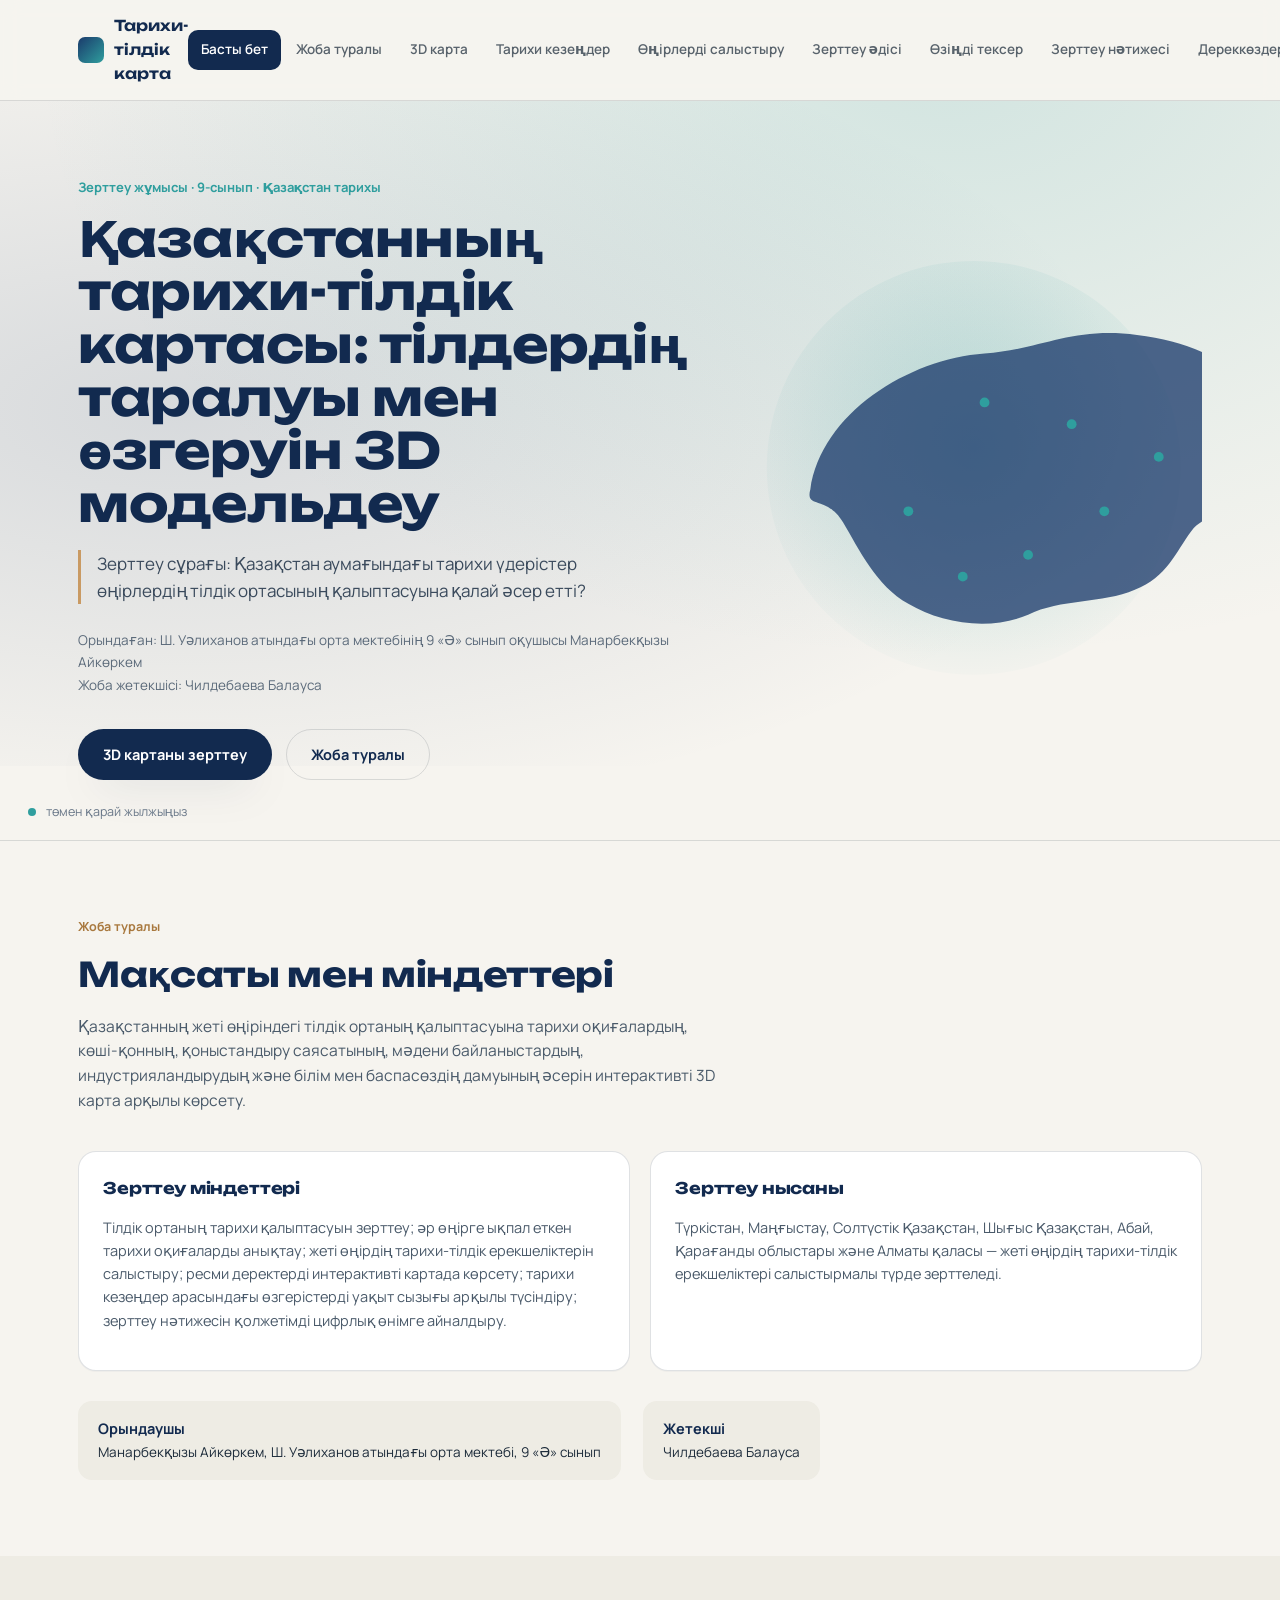
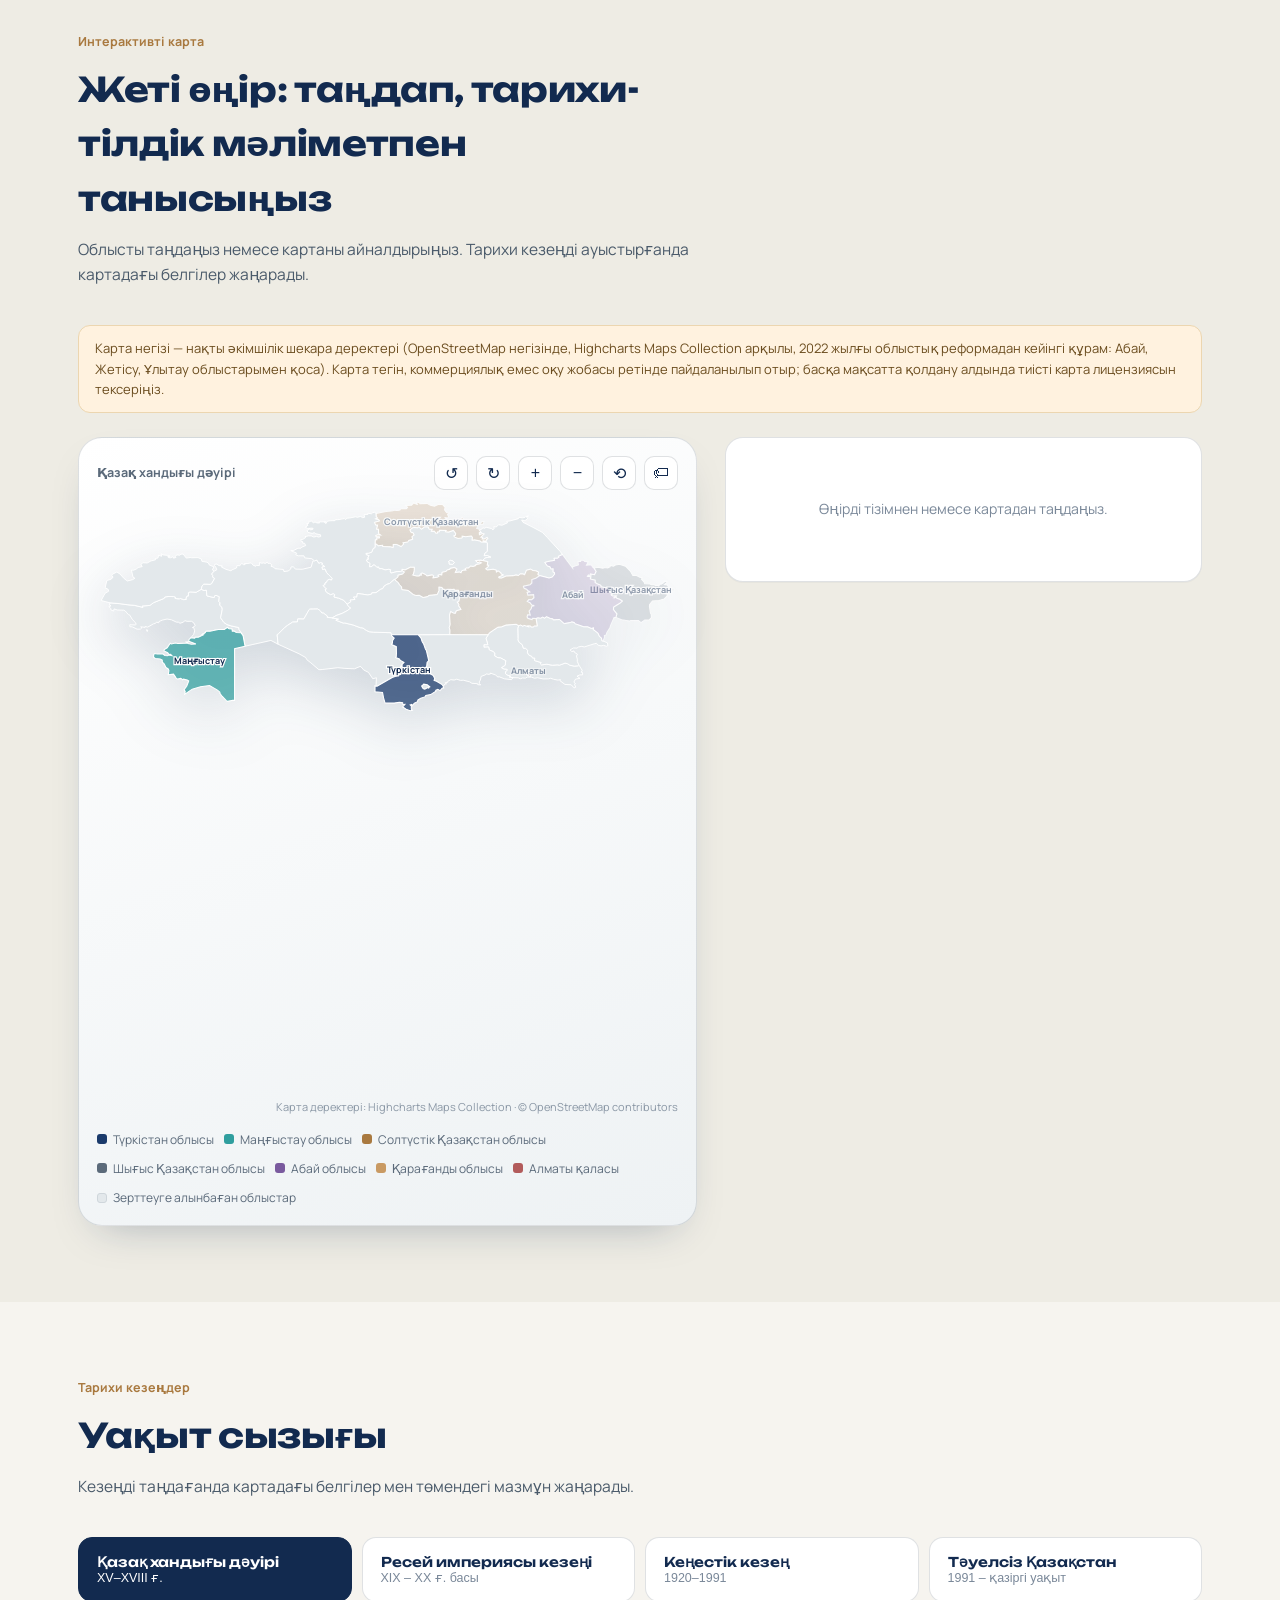
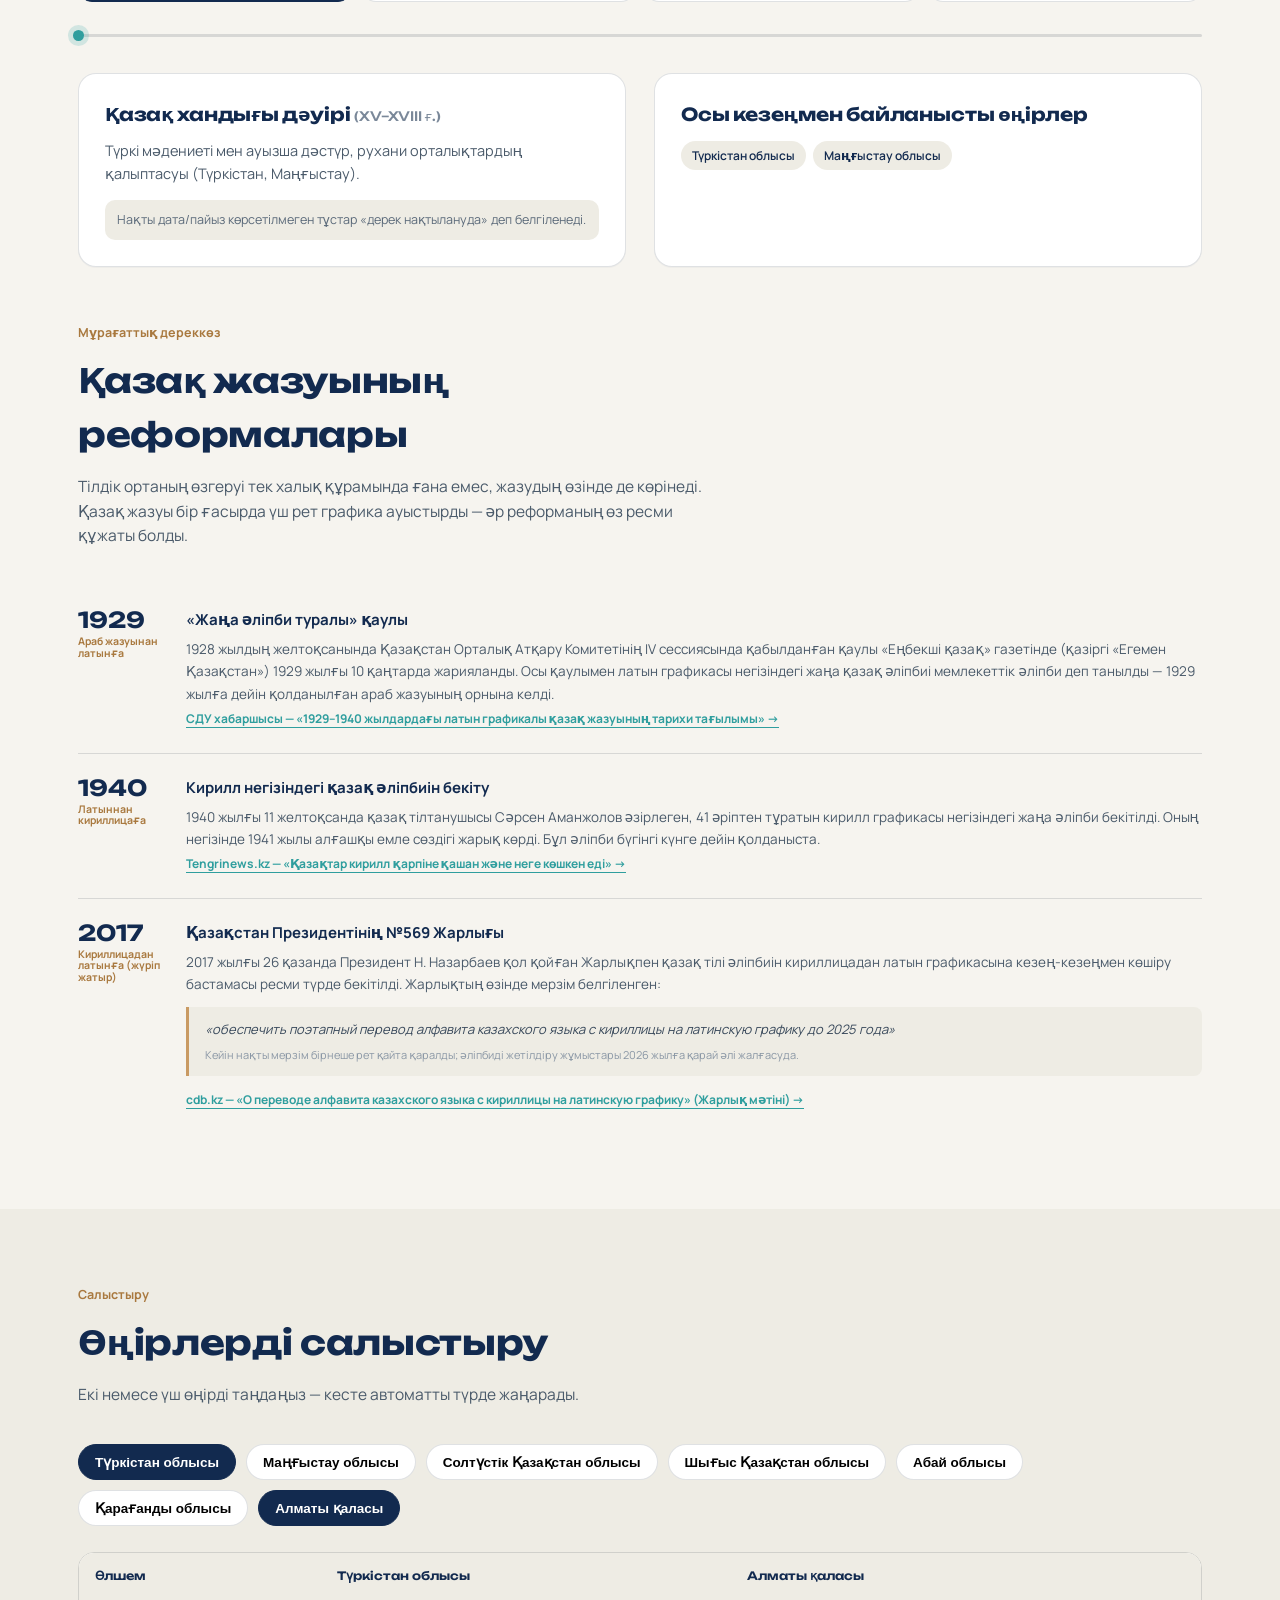
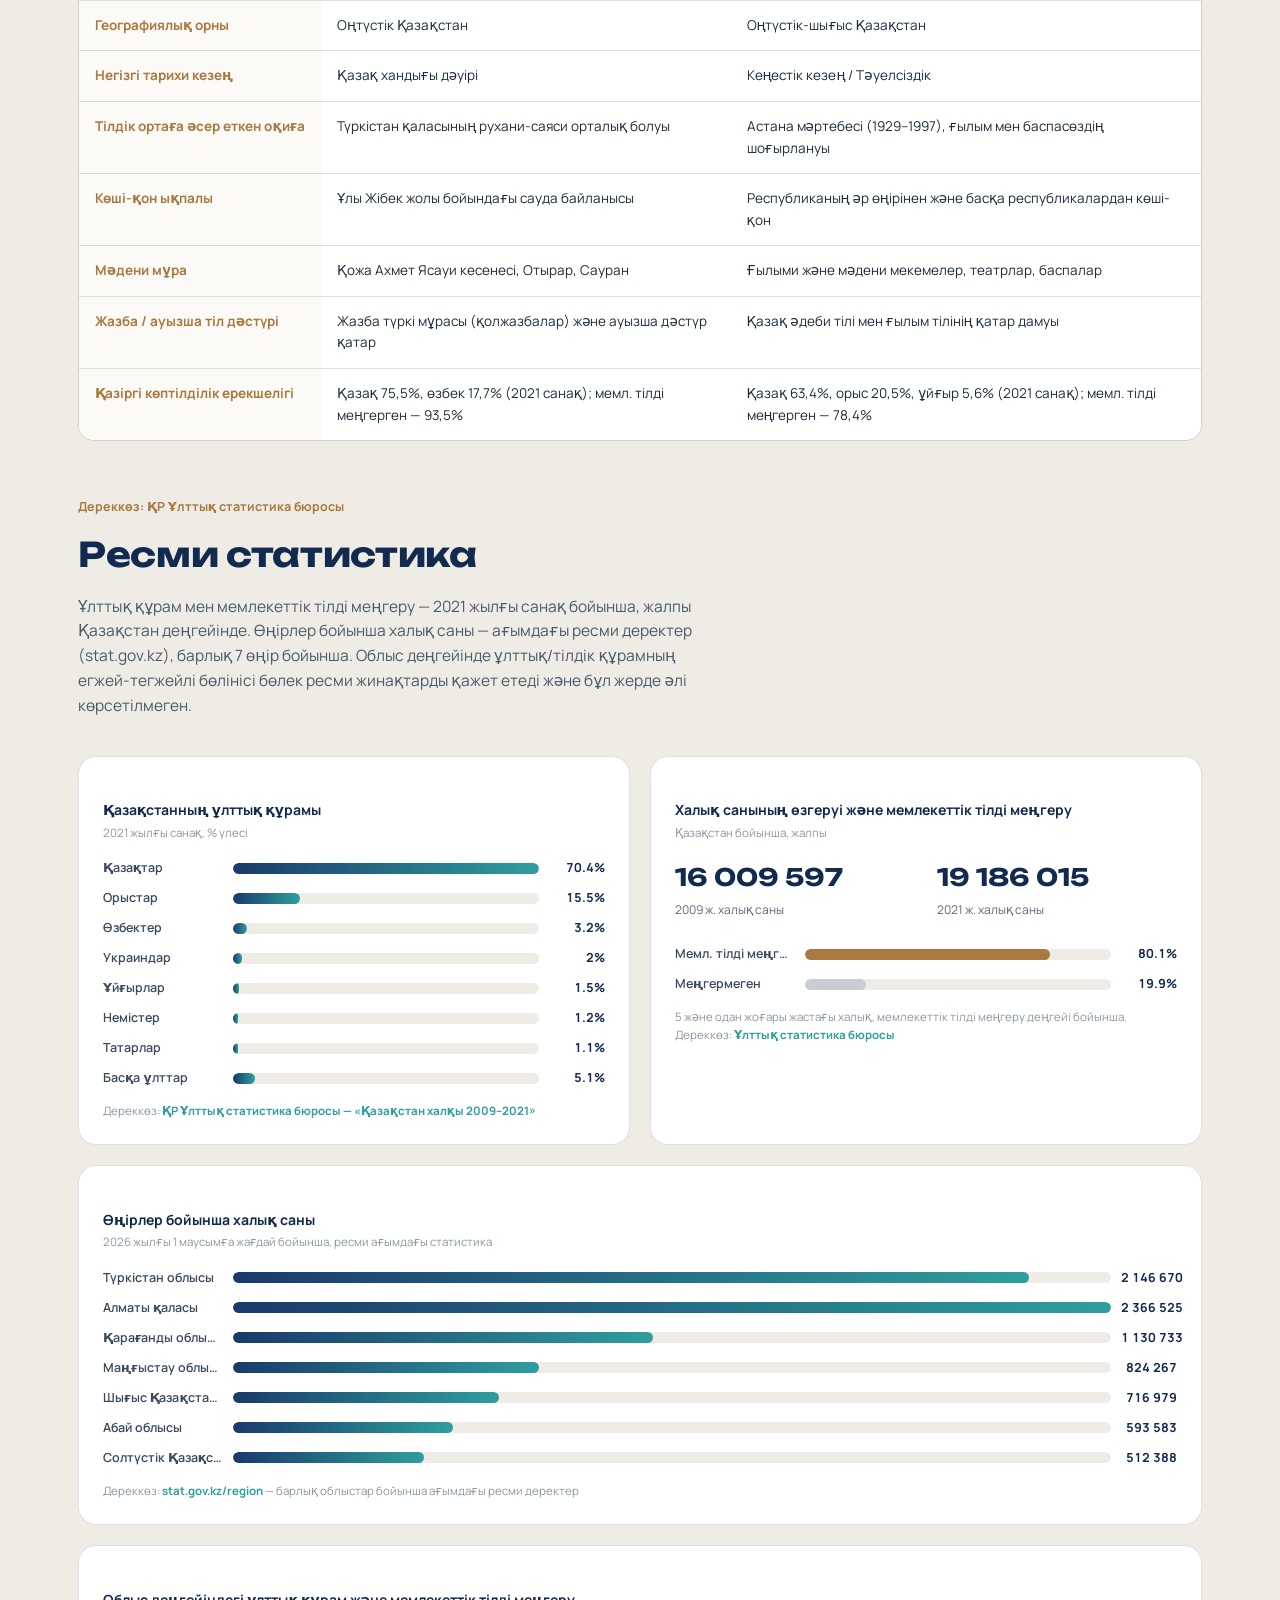
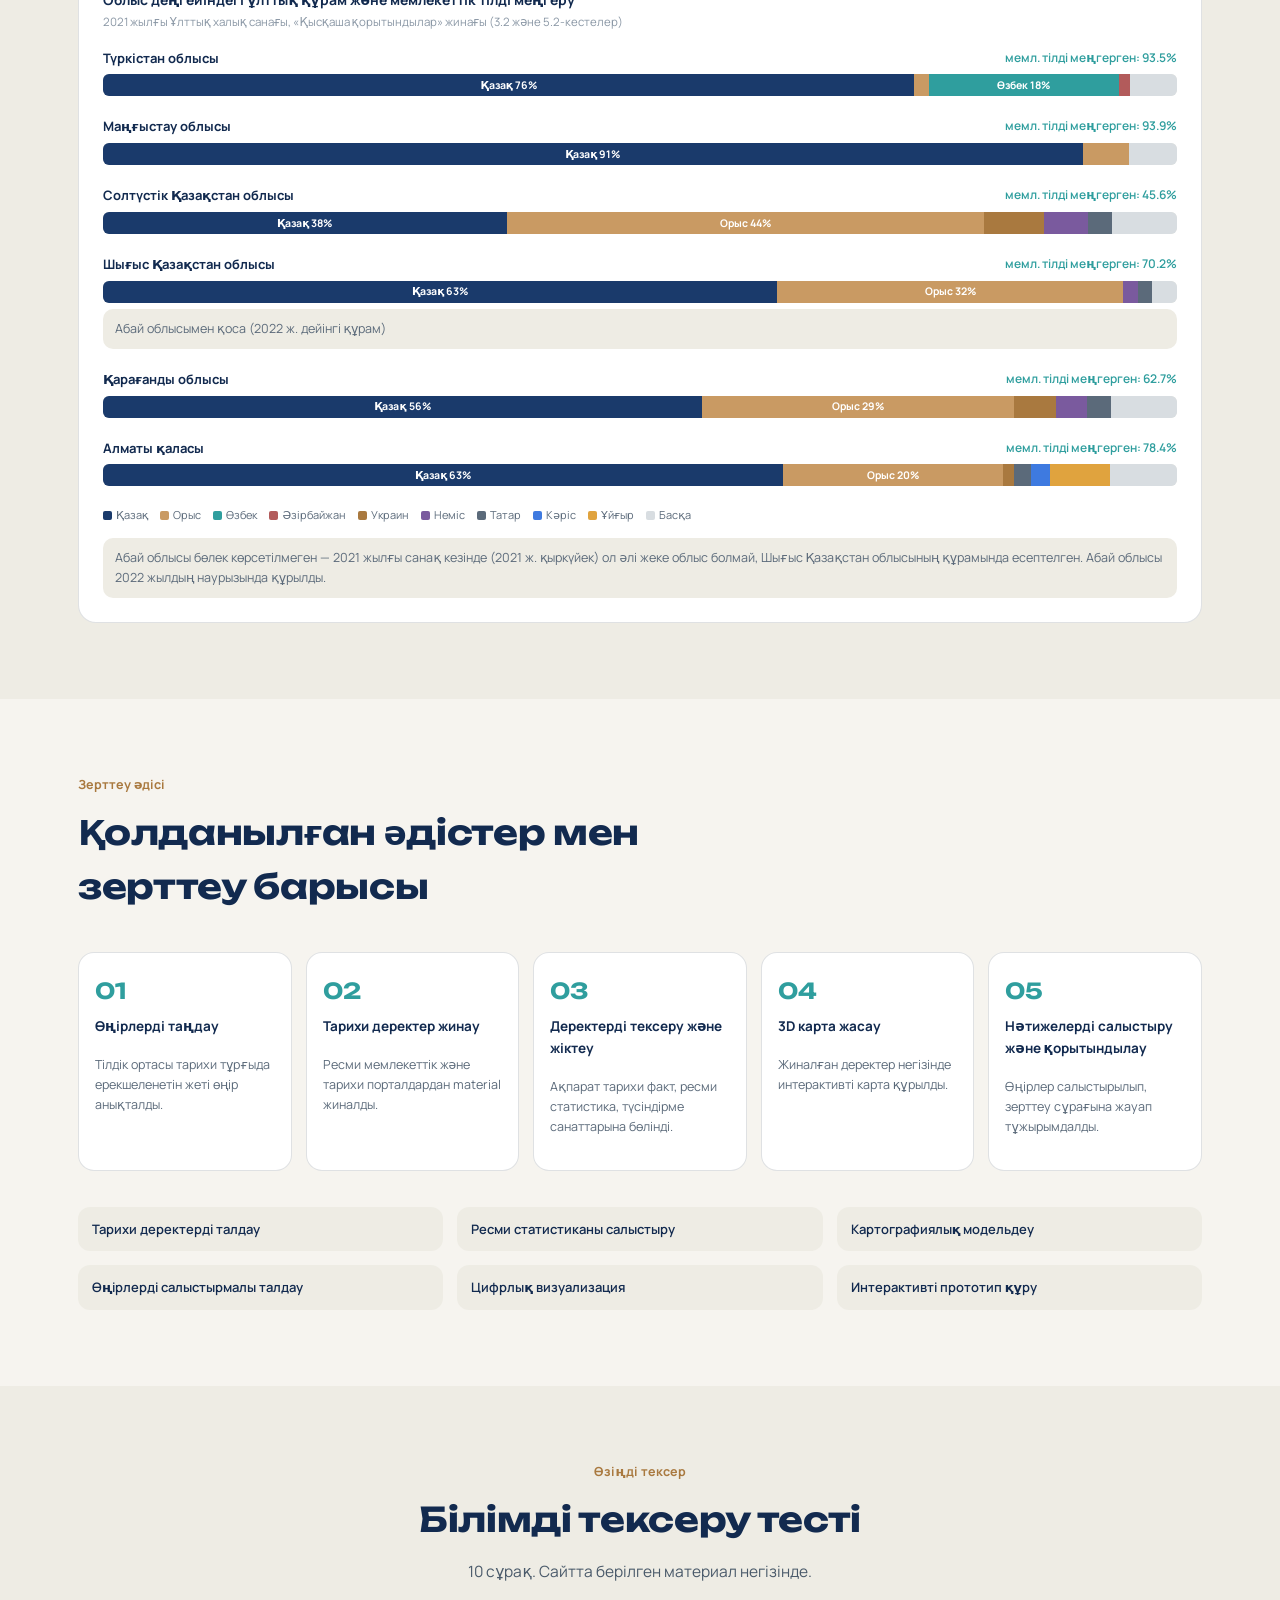
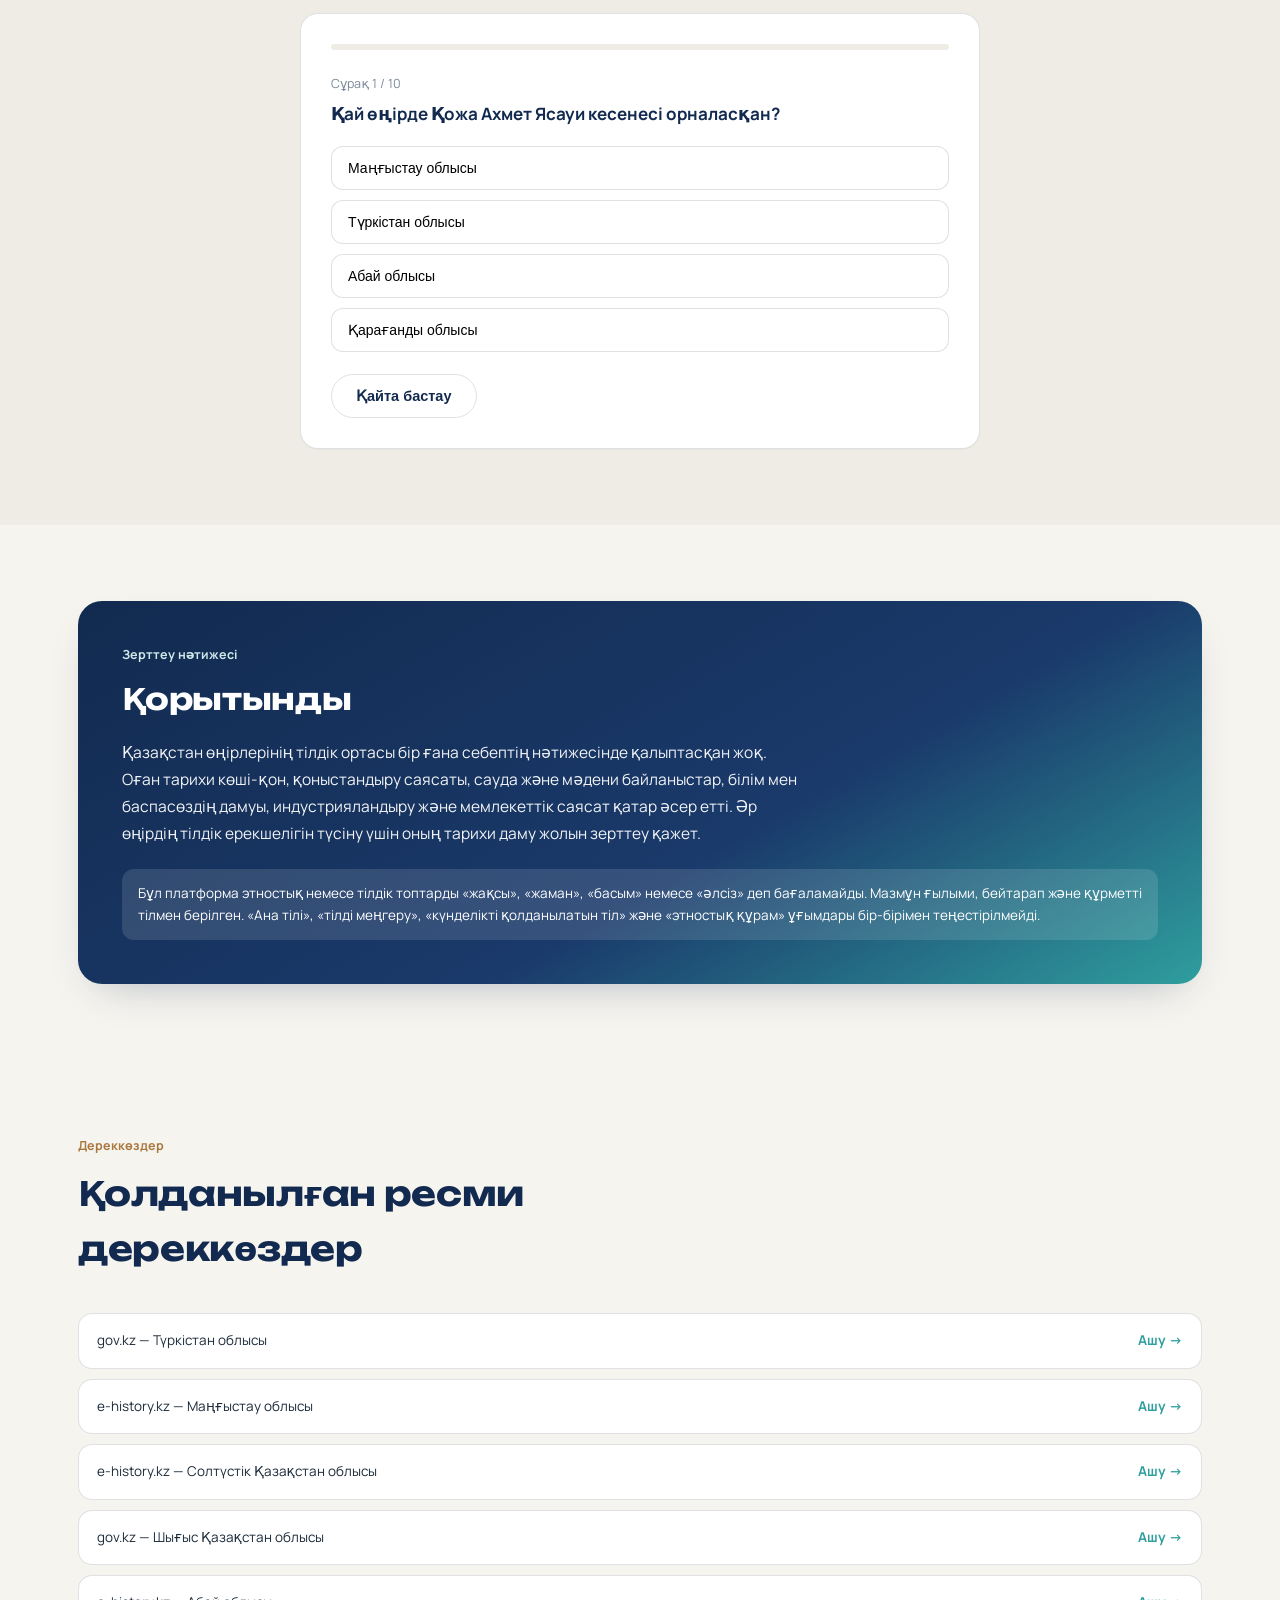
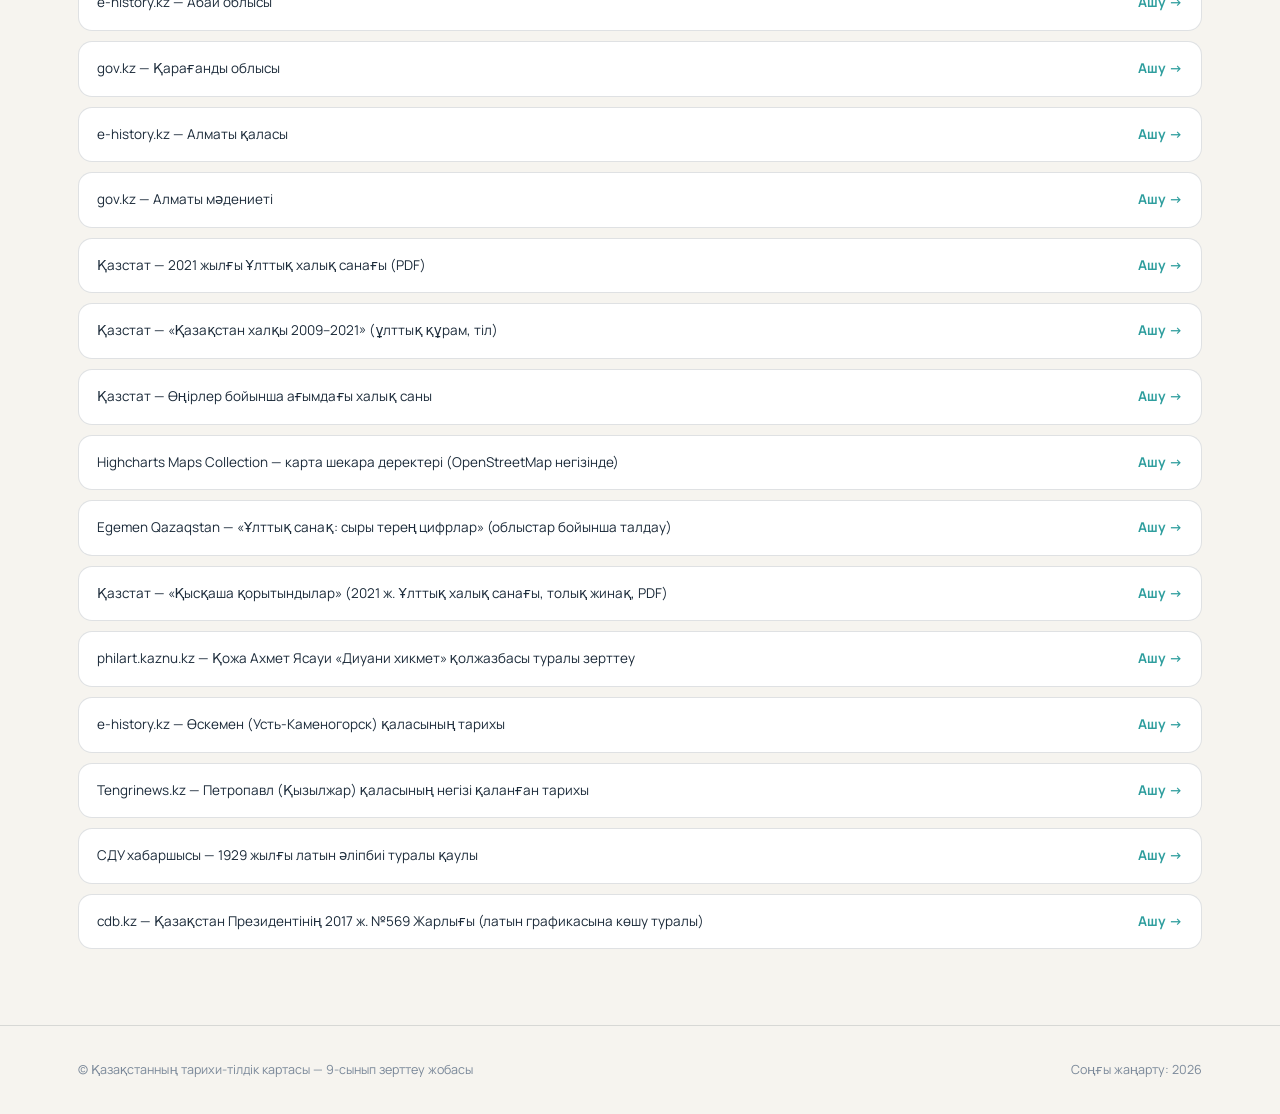
==== index.html @ dd2225dc "Add files via upload" ====
<!DOCTYPE html>
<html lang="kk">
<head>
<meta charset="UTF-8">
<meta name="viewport" content="width=device-width, initial-scale=1.0">
<title>Қазақстанның тарихи-тілдік картасы</title>
<meta name="description" content="Қазақстан аумағындағы тарихи үдерістердің өңірлердің тілдік ортасына әсерін зерттейтін интерактивті ғылыми платформа. 9-сынып зерттеу жұмысы.">
<meta property="og:title" content="Қазақстанның тарихи-тілдік картасы">
<meta property="og:description" content="Тілдердің таралуы мен өзгеруін 3D модельдеу — интерактивті зерттеу платформасы">
<link rel="preconnect" href="https://fonts.googleapis.com">
<link rel="preconnect" href="https://fonts.gstatic.com" crossorigin>
<link href="https://fonts.googleapis.com/css2?family=Unbounded:wght@400;500;600;700;800&family=Manrope:wght@400;500;600;700;800&display=swap" rel="stylesheet">
<style>
:root{
  --ink:#1c2b3a;
  --paper:#f6f4ef;
  --paper-2:#eeece4;
  --sapphire:#1a3a6b;
  --sapphire-deep:#122a4f;
  --turquoise:#2f9e9e;
  --bronze:#a9793f;
  --bronze-soft:#c99a63;
  --line:rgba(28,43,58,.14);
  --shadow:0 18px 44px -22px rgba(18,42,79,.35);
  --radius:18px;
  --maxw:1180px;
}
*{box-sizing:border-box}
html{scroll-behavior:smooth}
@media (prefers-reduced-motion: reduce){
  html{scroll-behavior:auto}
  *{animation-duration:0.001ms !important; animation-iteration-count:1 !important; transition-duration:0.001ms !important;}
}
body{
  margin:0;
  background:var(--paper);
  color:var(--ink);
  font-family:'Manrope',system-ui,sans-serif;
  line-height:1.6;
  -webkit-font-smoothing:antialiased;
}
h1,h2,h3,.display{font-family:'Unbounded',system-ui,sans-serif;letter-spacing:-.01em;margin:0}
a{color:inherit}
img{max-width:100%;display:block}
.wrap{max-width:var(--maxw);margin:0 auto;padding:0 28px}
:focus-visible{outline:3px solid var(--turquoise);outline-offset:3px;border-radius:4px}
.skip-link{position:absolute;left:-999px;top:0;background:var(--sapphire);color:#fff;padding:12px 18px;border-radius:0 0 10px 0;z-index:200}
.skip-link:focus{left:0}

/* ---------- NAV ---------- */
header.site-nav{
  position:sticky;top:0;z-index:100;
  background:rgba(246,244,239,.9);
  backdrop-filter:blur(10px);
  border-bottom:1px solid var(--line);
}
.nav-inner{display:flex;align-items:center;justify-content:space-between;padding:14px 28px;max-width:var(--maxw);margin:0 auto}
.brand{display:flex;align-items:center;gap:10px;font-family:'Unbounded';font-size:15px;font-weight:600;color:var(--sapphire-deep)}
.brand-mark{width:26px;height:26px;border-radius:7px;background:linear-gradient(135deg,var(--sapphire),var(--turquoise));flex:none}
nav.links{display:flex;gap:2px;list-style:none;margin:0;padding:0}
nav.links a{
  display:block;padding:9px 13px;border-radius:10px;font-size:13.5px;font-weight:600;text-decoration:none;color:var(--ink);opacity:.72;
  transition:opacity .15s, background .15s;white-space:nowrap;
}
nav.links a:hover{opacity:1;background:var(--paper-2)}
nav.links a.active{opacity:1;background:var(--sapphire-deep);color:#fff}
.menu-btn{display:none;background:none;border:1px solid var(--line);border-radius:10px;padding:8px 10px;cursor:pointer}
.menu-btn svg{width:20px;height:20px}
@media (max-width:980px){
  nav.links{
    position:fixed;inset:60px 0 0 0;background:var(--paper);flex-direction:column;padding:18px;gap:4px;
    transform:translateY(-8px);opacity:0;pointer-events:none;transition:.2s;overflow:auto;
  }
  nav.links.open{transform:translateY(0);opacity:1;pointer-events:auto}
  nav.links a{padding:14px 16px;font-size:15px}
  .menu-btn{display:block}
}

/* ---------- HERO ---------- */
.hero{position:relative;overflow:hidden;padding:76px 0 60px;border-bottom:1px solid var(--line)}
.hero::before{
  content:"";position:absolute;inset:-30% -10% auto -10%;height:120%;
  background:radial-gradient(ellipse at 70% 20%, rgba(47,158,158,.18), transparent 60%),
             radial-gradient(ellipse at 20% 60%, rgba(26,58,107,.14), transparent 55%);
  pointer-events:none;
}
.hero-inner{position:relative;display:grid;grid-template-columns:1.15fr .85fr;gap:48px;align-items:center}
@media (max-width:900px){.hero-inner{grid-template-columns:1fr}}
.eyebrow-line{font-size:13px;color:var(--turquoise);font-weight:700;margin-bottom:14px}
.hero h1{font-size:clamp(30px,4.4vw,50px);line-height:1.06;color:var(--sapphire-deep)}
.hero .question{margin-top:20px;font-size:17px;max-width:52ch;color:#3a4a5c;border-left:3px solid var(--bronze-soft);padding-left:16px}
.meta-box{margin-top:26px;font-size:13.5px;color:#5b6a7a;display:flex;flex-direction:column;gap:2px}
.cta-row{margin-top:32px;display:flex;gap:14px;flex-wrap:wrap}
.btn{
  display:inline-flex;align-items:center;gap:8px;padding:13px 24px;border-radius:999px;font-weight:700;font-size:14.5px;
  text-decoration:none;cursor:pointer;border:1px solid transparent;transition:transform .15s, box-shadow .15s;
}
.btn:hover{transform:translateY(-2px)}
.btn-primary{background:var(--sapphire-deep);color:#fff;box-shadow:var(--shadow)}
.btn-ghost{background:transparent;border-color:var(--line);color:var(--sapphire-deep)}
.hero-art{position:relative;aspect-ratio:1/1;display:flex;align-items:center;justify-content:center}
.scroll-cue{position:absolute;left:28px;bottom:18px;display:flex;align-items:center;gap:10px;font-size:12.5px;color:#6a7889}
.scroll-cue .dot{width:8px;height:8px;border-radius:50%;background:var(--turquoise);animation:bob 1.8s ease-in-out infinite}
@keyframes bob{0%,100%{transform:translateY(0)}50%{transform:translateY(6px)}}

/* ---------- SECTIONS shared ---------- */
section{padding:76px 0}
.section-head{max-width:64ch;margin-bottom:38px}
.section-tag{font-size:12.5px;font-weight:700;color:var(--bronze);margin-bottom:10px}
.section-head h2{font-size:clamp(24px,3vw,34px);color:var(--sapphire-deep)}
.section-head p{margin-top:12px;color:#4a5a6a;font-size:15.5px}
.card{
  background:#fff;border:1px solid var(--line);border-radius:var(--radius);
  box-shadow:0 1px 0 rgba(18,42,79,.03);
}

/* ---------- ABOUT ---------- */
.about-grid{display:grid;grid-template-columns:1fr 1fr;gap:20px}
@media (max-width:760px){.about-grid{grid-template-columns:1fr}}
.about-grid .card{padding:24px}
.about-grid h3{font-size:16px;color:var(--sapphire-deep);margin-bottom:8px}
.about-grid p{font-size:14.5px;color:#4a5a6a}
.people{display:flex;gap:22px;margin-top:30px;flex-wrap:wrap}
.people div{background:var(--paper-2);border-radius:14px;padding:16px 20px;font-size:13.5px}
.people b{display:block;font-size:14.5px;color:var(--sapphire-deep);margin-bottom:2px}

/* ---------- MAP ---------- */
.map-note{background:#fff2df;border:1px solid #ecd6b0;color:#6b4d1f;font-size:13px;padding:12px 16px;border-radius:12px;margin-bottom:24px}
.map-layout{display:grid;grid-template-columns:1.3fr 1fr;gap:28px;align-items:start}
@media (max-width:900px){.map-layout{grid-template-columns:1fr}}
.map-stage{
  position:relative;background:linear-gradient(160deg,#fff,#eef2f4);
  border:1px solid var(--line);border-radius:24px;padding:18px;
  box-shadow:var(--shadow);
}
.map-toolbar{display:flex;justify-content:space-between;align-items:center;margin-bottom:8px;gap:10px;flex-wrap:wrap}
.map-toolbar .tools{display:flex;gap:8px}
.tool-btn{
  border:1px solid var(--line);background:#fff;border-radius:10px;width:34px;height:34px;
  display:flex;align-items:center;justify-content:center;cursor:pointer;font-size:16px;color:var(--sapphire-deep);
}
.tool-btn:hover{background:var(--paper-2)}
#kzsvg-wrap{
  transition:transform .5s ease;
  touch-action:pan-y;
}
svg#kzsvg{width:100%;height:auto;display:block;filter:drop-shadow(0 20px 30px rgba(18,42,79,.18))}
.oblast-path{fill:#e3e8eb;stroke:#fff;stroke-width:1.1;transition:fill .3s}
.region-hot{cursor:pointer;transition:transform .4s ease, filter .3s;transform-origin:center;transform-box:fill-box;}
.region-hot path{stroke:#fff;stroke-width:1.3;transition:fill .3s}
.region-hot:hover, .region-hot.active{filter:drop-shadow(0 10px 14px rgba(18,42,79,.4))}
.region-hot.active{transform:translateY(-5px) scale(1.015)}
.region-label{font-family:'Manrope';font-weight:700;font-size:11px;fill:var(--sapphire-deep);pointer-events:none;paint-order:stroke;stroke:#fff;stroke-width:3px}
.region-dot{transition:r .25s}
.pulse{animation:pulse 2.6s ease-in-out infinite}
@keyframes pulse{0%,100%{opacity:.55}50%{opacity:1}}
.map-credit{font-size:11px;color:#8a97a5;margin-top:6px;text-align:right}
.legend{display:flex;flex-wrap:wrap;gap:10px;margin-top:14px}
.legend span{display:inline-flex;align-items:center;gap:6px;font-size:12px;color:#5b6a7a}
.legend i{width:10px;height:10px;border-radius:3px;display:inline-block}

.region-panel{position:sticky;top:96px}
.region-panel .card{padding:0;overflow:hidden}
.rp-header{padding:22px 24px 16px;color:#fff;position:relative}
.rp-header h3{font-size:20px}
.rp-header .rp-sub{font-size:12.5px;opacity:.85;margin-top:4px}
.rp-body{padding:20px 24px 24px;font-size:14px;color:#3a4a5c}
.rp-body h4{font-size:12.5px;text-transform:none;letter-spacing:0;color:var(--bronze);margin:18px 0 6px;font-weight:700}
.rp-body h4:first-child{margin-top:0}
.chip-row{display:flex;gap:7px;flex-wrap:wrap;margin-top:6px}
.chip{background:var(--paper-2);border-radius:999px;padding:5px 11px;font-size:12px;color:var(--sapphire-deep);font-weight:600}
.rp-source{display:inline-block;margin-top:14px;font-size:13px;font-weight:700;color:var(--turquoise);text-decoration:none;border-bottom:1px solid currentColor}
.rp-empty{padding:60px 24px;text-align:center;color:#7a8899;font-size:14px}
.rp-nav{display:flex;justify-content:space-between;padding:14px 24px;border-top:1px solid var(--line)}
.rp-nav button{background:none;border:none;font-weight:700;font-size:13px;color:var(--sapphire-deep);cursor:pointer;display:flex;gap:6px;align-items:center}

/* ---------- TIMELINE ---------- */
.periods{display:flex;gap:10px;margin-bottom:32px;flex-wrap:wrap}
.period-btn{
  flex:1;min-width:150px;text-align:left;padding:16px 18px;border-radius:14px;border:1px solid var(--line);
  background:#fff;cursor:pointer;transition:.2s;
}
.period-btn b{display:block;font-size:14.5px;color:var(--sapphire-deep);font-family:'Unbounded';font-weight:600;font-size:13.5px}
.period-btn span{font-size:12.5px;color:#7a8899}
.period-btn.active{background:var(--sapphire-deep);border-color:var(--sapphire-deep)}
.period-btn.active b,.period-btn.active span{color:#fff}
.period-track{position:relative;height:3px;background:var(--line);border-radius:2px;margin-bottom:36px}
.period-indicator{position:absolute;top:-4px;height:11px;width:11px;border-radius:50%;background:var(--turquoise);transition:left .4s ease;box-shadow:0 0 0 5px rgba(47,158,158,.18)}
.period-content{display:grid;grid-template-columns:1fr 1fr;gap:28px}
@media (max-width:800px){.period-content{grid-template-columns:1fr}}
.period-content .card{padding:26px}
.fact-note{font-size:12.5px;background:var(--paper-2);border-radius:10px;padding:10px 12px;color:#5b6a7a;margin-top:14px}

/* ---------- ARCHIVAL DOCUMENT ---------- */
.archive-item{
  display:grid;grid-template-columns:90px 1fr;gap:18px;
  padding:22px 0;border-top:1px solid var(--line);
}
.archive-item:first-child{border-top:none}
.archive-year{font-family:'Unbounded';font-size:22px;font-weight:700;color:var(--sapphire-deep);line-height:1.1}
.archive-year span{display:block;font-family:'Manrope';font-size:10.5px;font-weight:700;color:var(--bronze);text-transform:none;margin-top:4px}
.archive-title{font-size:15px;font-weight:700;color:var(--sapphire-deep);margin-bottom:6px}
.archive-desc{font-size:13.5px;color:#4a5a6a;line-height:1.65}
.archive-quote{
  margin:12px 0 10px;padding:12px 16px;border-left:3px solid var(--bronze-soft);
  background:var(--paper-2);border-radius:0 8px 8px 0;
  font-style:italic;font-size:13px;color:#3a4a5c;
}
.archive-quote cite{display:block;margin-top:6px;font-style:normal;font-size:11px;color:#8a97a5}
.archive-source{font-size:12px;font-weight:700;color:var(--turquoise);text-decoration:none;border-bottom:1px solid currentColor}

/* ---------- COMPARE ---------- */
.compare-picker{display:flex;gap:10px;flex-wrap:wrap;margin-bottom:26px}
.pick-chip{
  border:1px solid var(--line);background:#fff;border-radius:999px;padding:9px 16px;font-size:13.5px;font-weight:600;cursor:pointer;
  transition:.2s;
}
.pick-chip.on{background:var(--sapphire-deep);color:#fff;border-color:var(--sapphire-deep)}
.pick-chip[disabled]{opacity:.35;cursor:not-allowed}
.compare-table-wrap{overflow-x:auto;border-radius:16px;border:1px solid var(--line)}
table.compare{border-collapse:collapse;width:100%;font-size:13.5px;background:#fff}
table.compare th,table.compare td{padding:14px 16px;text-align:left;border-bottom:1px solid var(--line);vertical-align:top}
table.compare th{background:var(--paper-2);font-family:'Unbounded';font-size:11.5px;font-weight:600;color:var(--sapphire-deep);white-space:nowrap}
table.compare td.crit{font-weight:700;color:var(--bronze);white-space:nowrap;background:#fbfaf7}
table.compare tr:last-child td{border-bottom:none}

/* ---------- STATS / CHARTS ---------- */
.stats-grid{display:grid;grid-template-columns:1fr 1fr;gap:20px;margin-top:8px}
@media (max-width:800px){.stats-grid{grid-template-columns:1fr}}
.stat-card{background:#fff;border:1px solid var(--line);border-radius:var(--radius);padding:24px}
.stat-card h4{font-size:14px;color:var(--sapphire-deep);margin-bottom:2px}
.stat-card .stat-meta{font-size:11.5px;color:#8a97a5;margin-bottom:16px}
.bar-row{display:grid;grid-template-columns:120px 1fr 56px;align-items:center;gap:10px;margin-bottom:10px;font-size:12.5px}
.bar-row .bar-label{color:#3a4a5c;font-weight:600;white-space:nowrap;overflow:hidden;text-overflow:ellipsis}
.bar-track{height:11px;background:var(--paper-2);border-radius:6px;overflow:hidden}
.bar-fill{height:100%;border-radius:6px;transition:width 1s cubic-bezier(.2,.8,.2,1)}
.bar-fill.pending{background:repeating-linear-gradient(45deg,#e5cfa9,#e5cfa9 6px,#f2e4cb 6px,#f2e4cb 12px)}
.bar-val{text-align:right;font-weight:700;color:var(--sapphire-deep);font-variant-numeric:tabular-nums}
.bar-val.pending{color:var(--bronze);font-weight:600;font-size:11px}
.stat-source{margin-top:14px;font-size:11.5px;color:#8a97a5}
.stat-source a{color:var(--turquoise);font-weight:700;text-decoration:none}
.big-stat-row{display:flex;gap:22px;flex-wrap:wrap;margin-top:4px}
.big-stat{flex:1;min-width:130px}
.big-stat b{display:block;font-family:'Unbounded';font-size:24px;color:var(--sapphire-deep)}
.big-stat span{font-size:12px;color:#5b6a7a}

.ethnic-row{margin-bottom:20px}
.ethnic-row .er-label{font-size:13px;font-weight:700;color:var(--sapphire-deep);margin-bottom:6px;display:flex;justify-content:space-between}
.ethnic-row .er-lang{font-weight:600;color:var(--turquoise);font-size:12px}
.ethnic-stack{display:flex;height:22px;border-radius:6px;overflow:hidden;background:var(--paper-2)}
.ethnic-stack span{display:flex;align-items:center;justify-content:center;font-size:10.5px;color:#fff;font-weight:700;white-space:nowrap;overflow:hidden;transition:width 1s cubic-bezier(.2,.8,.2,1)}
.ethnic-legend2{display:flex;gap:12px;flex-wrap:wrap;margin-top:6px;font-size:11px;color:#5b6a7a}
.ethnic-legend2 i{width:9px;height:9px;border-radius:2px;display:inline-block;margin-right:4px;vertical-align:-1px}

/* ---------- METHOD ---------- */
.method-steps{display:grid;grid-template-columns:repeat(5,1fr);gap:14px}
@media (max-width:900px){.method-steps{grid-template-columns:repeat(2,1fr)}}
@media (max-width:520px){.method-steps{grid-template-columns:1fr}}
.method-step{background:#fff;border:1px solid var(--line);border-radius:16px;padding:20px 16px;text-align:left}
.method-step .num{font-family:'Unbounded';font-size:22px;color:var(--turquoise);font-weight:700}
.method-step h4{font-size:13.5px;margin-top:8px;color:var(--sapphire-deep)}
.method-step p{font-size:12.5px;color:#5b6a7a;margin-top:6px}
.method-list{margin-top:36px;display:grid;grid-template-columns:repeat(3,1fr);gap:14px}
@media (max-width:760px){.method-list{grid-template-columns:1fr 1fr}}
.method-list div{background:var(--paper-2);border-radius:12px;padding:12px 14px;font-size:13px;font-weight:600;color:var(--sapphire-deep)}

/* ---------- QUIZ ---------- */
.quiz-card{max-width:680px;margin:0 auto;padding:30px}
.quiz-progress{height:6px;border-radius:4px;background:var(--paper-2);overflow:hidden;margin-bottom:24px}
.quiz-progress i{display:block;height:100%;background:linear-gradient(90deg,var(--sapphire),var(--turquoise));transition:width .3s}
.q-count{font-size:12.5px;color:#7a8899;margin-bottom:6px}
.q-text{font-size:17px;font-weight:700;color:var(--sapphire-deep);margin-bottom:18px}
.q-opts{display:flex;flex-direction:column;gap:10px}
.q-opt{
  text-align:left;border:1px solid var(--line);background:#fff;border-radius:12px;padding:13px 16px;font-size:14px;cursor:pointer;
  transition:.15s;
}
.q-opt:hover{border-color:var(--turquoise)}
.q-opt.correct{background:#e7f5ee;border-color:#4caf7d;color:#1e5b3c}
.q-opt.wrong{background:#fbeaea;border-color:#e07b7b;color:#8a2f2f}
.q-explain{margin-top:14px;font-size:13.5px;background:var(--paper-2);padding:12px 14px;border-radius:10px;display:none}
.quiz-actions{display:flex;justify-content:space-between;margin-top:22px}
.quiz-result{text-align:center;padding:20px 0}
.quiz-result .score{font-family:'Unbounded';font-size:44px;color:var(--sapphire-deep)}
.quiz-result-actions{display:flex;gap:10px;justify-content:center;margin-top:18px;flex-wrap:wrap}

/* ---------- RESULTS ---------- */
.results-card{background:linear-gradient(150deg,var(--sapphire-deep),var(--sapphire) 60%,var(--turquoise));color:#fff;border-radius:24px;padding:44px;box-shadow:var(--shadow)}
.results-card h2{color:#fff;font-size:clamp(22px,3vw,30px)}
.results-card p{margin-top:16px;font-size:15.5px;line-height:1.75;opacity:.94;max-width:75ch}
.ethics-note{margin-top:22px;font-size:13.5px;background:rgba(255,255,255,.12);padding:14px 16px;border-radius:12px}

/* ---------- SOURCES ---------- */
.source-list{display:flex;flex-direction:column;gap:10px}
.source-item{display:flex;justify-content:space-between;gap:16px;align-items:center;padding:16px 18px;border:1px solid var(--line);border-radius:14px;background:#fff;font-size:13.5px}
.source-item a{color:var(--turquoise);font-weight:700;text-decoration:none;white-space:nowrap}
.source-item a:hover{text-decoration:underline}

footer{border-top:1px solid var(--line);padding:34px 0;font-size:12.5px;color:#7a8899}

/* reveal-on-scroll (single orchestrated fade for each section only) */
.reveal{opacity:0;transform:translateY(14px);transition:opacity .6s ease, transform .6s ease}
.reveal.in{opacity:1;transform:translateY(0)}

.sr-only{position:absolute;width:1px;height:1px;overflow:hidden;clip:rect(0 0 0 0);white-space:nowrap}
</style>
</head>
<body>
<a href="#main" class="skip-link">Негізгі мазмұнға өту</a>

<header class="site-nav">
  <div class="nav-inner">
    <div class="brand"><span class="brand-mark" aria-hidden="true"></span>Тарихи-тілдік карта</div>
    <button class="menu-btn" id="menuBtn" aria-expanded="false" aria-controls="navLinks" aria-label="Мәзірді ашу">
      <svg viewBox="0 0 24 24" fill="none" stroke="currentColor" stroke-width="2"><path d="M3 6h18M3 12h18M3 18h18"/></svg>
    </button>
    <nav id="navLinks" class="links" aria-label="Негізгі мәзір">
      <a href="#hero" data-nav>Басты бет</a>
      <a href="#about" data-nav>Жоба туралы</a>
      <a href="#map" data-nav>3D карта</a>
      <a href="#periods" data-nav>Тарихи кезеңдер</a>
      <a href="#compare" data-nav>Өңірлерді салыстыру</a>
      <a href="#method" data-nav>Зерттеу әдісі</a>
      <a href="#quiz" data-nav>Өзіңді тексер</a>
      <a href="#results" data-nav>Зерттеу нәтижесі</a>
      <a href="#sources" data-nav>Дереккөздер</a>
    </nav>
  </div>
</header>

<main id="main">

  <!-- HERO -->
  <section class="hero" id="hero">
    <div class="wrap hero-inner">
      <div>
        <div class="eyebrow-line">Зерттеу жұмысы · 9-сынып · Қазақстан тарихы</div>
        <h1>Қазақстанның тарихи-тілдік картасы: тілдердің таралуы мен өзгеруін 3D модельдеу</h1>
        <p class="question">Зерттеу сұрағы: Қазақстан аумағындағы тарихи үдерістер өңірлердің тілдік ортасының қалыптасуына қалай әсер етті?</p>
        <div class="meta-box">
          <span>Орындаған: Ш. Уәлиханов атындағы орта мектебінің 9 «Ә» сынып оқушысы Манарбекқызы Айкөркем</span>
          <span>Жоба жетекшісі: Чилдебаева Балауса</span>
        </div>
        <div class="cta-row">
          <a href="#map" class="btn btn-primary">3D картаны зерттеу</a>
          <a href="#about" class="btn btn-ghost">Жоба туралы</a>
        </div>
      </div>
      <div class="hero-art" aria-hidden="true">
        <svg viewBox="0 0 420 420" width="100%">
          <defs>
            <radialGradient id="heroGlow" cx="50%" cy="45%" r="60%">
              <stop offset="0%" stop-color="#2f9e9e" stop-opacity=".25"/>
              <stop offset="100%" stop-color="#2f9e9e" stop-opacity="0"/>
            </radialGradient>
          </defs>
          <circle cx="210" cy="200" r="190" fill="url(#heroGlow)"/>
          <g id="heroKZ" fill="#1a3a6b" opacity=".9"></g>
          <g id="heroDots"></g>
        </svg>
      </div>
    </div>
    <div class="scroll-cue"><span class="dot"></span> төмен қарай жылжыңыз</div>
  </section>

  <!-- ABOUT -->
  <section id="about">
    <div class="wrap reveal">
      <div class="section-head">
        <div class="section-tag">Жоба туралы</div>
        <h2>Мақсаты мен міндеттері</h2>
        <p>Қазақстанның жеті өңіріндегі тілдік ортаның қалыптасуына тарихи оқиғалардың, көші-қонның, қоныстандыру саясатының, мәдени байланыстардың, индустрияландырудың және білім мен баспасөздің дамуының әсерін интерактивті 3D карта арқылы көрсету.</p>
      </div>
      <div class="about-grid">
        <div class="card">
          <h3>Зерттеу міндеттері</h3>
          <p>Тілдік ортаның тарихи қалыптасуын зерттеу; әр өңірге ықпал еткен тарихи оқиғаларды анықтау; жеті өңірдің тарихи-тілдік ерекшеліктерін салыстыру; ресми деректерді интерактивті картада көрсету; тарихи кезеңдер арасындағы өзгерістерді уақыт сызығы арқылы түсіндіру; зерттеу нәтижесін қолжетімді цифрлық өнімге айналдыру.</p>
        </div>
        <div class="card">
          <h3>Зерттеу нысаны</h3>
          <p>Түркістан, Маңғыстау, Солтүстік Қазақстан, Шығыс Қазақстан, Абай, Қарағанды облыстары және Алматы қаласы — жеті өңірдің тарихи-тілдік ерекшеліктері салыстырмалы түрде зерттеледі.</p>
        </div>
      </div>
      <div class="people">
        <div><b>Орындаушы</b>Манарбекқызы Айкөркем, Ш. Уәлиханов атындағы орта мектебі, 9 «Ә» сынып</div>
        <div><b>Жетекші</b>Чилдебаева Балауса</div>
      </div>
    </div>
  </section>

  <!-- MAP -->
  <section id="map" style="background:var(--paper-2)">
    <div class="wrap reveal">
      <div class="section-head">
        <div class="section-tag">Интерактивті карта</div>
        <h2>Жеті өңір: таңдап, тарихи-тілдік мәліметпен танысыңыз</h2>
        <p>Облысты таңдаңыз немесе картаны айналдырыңыз. Тарихи кезеңді ауыстырғанда картадағы белгілер жаңарады.</p>
      </div>
      <div class="map-note">Карта негізі — нақты әкімшілік шекара деректері (OpenStreetMap негізінде, Highcharts Maps Collection арқылы, 2022 жылғы облыстық реформадан кейінгі құрам: Абай, Жетісу, Ұлытау облыстарымен қоса). Карта тегін, коммерциялық емес оқу жобасы ретінде пайдаланылып отыр; басқа мақсатта қолдану алдында тиісті карта лицензиясын тексеріңіз.</div>

      <div class="map-layout">
        <div>
          <div class="map-stage">
            <div class="map-toolbar">
              <div class="periods-mini" id="periodMini" style="font-size:12.5px;color:#5b6a7a;font-weight:700"></div>
              <div class="tools">
                <button class="tool-btn" id="rotL" title="Солға айналдыру" aria-label="Картаны солға айналдыру">↺</button>
                <button class="tool-btn" id="rotR" title="Оңға айналдыру" aria-label="Картаны оңға айналдыру">↻</button>
                <button class="tool-btn" id="zoomIn" title="Жақындату" aria-label="Жақындату">+</button>
                <button class="tool-btn" id="zoomOut" title="Алыстату" aria-label="Алыстату">−</button>
                <button class="tool-btn" id="resetMap" title="Бастапқы қалып" aria-label="Картаны бастапқы қалыпқа келтіру">⟲</button>
                <button class="tool-btn" id="toggleLabels" title="Белгілерді қосу/өшіру" aria-label="Белгілерді қосу немесе өшіру">🏷</button>
              </div>
            </div>
            <div id="kzsvg-wrap">
              <svg id="kzsvg" viewBox="-5 -5 710 725" role="img" aria-labelledby="mapTitle mapDesc">
                <title id="mapTitle">Қазақстанның әкімшілік облыстары картасы, жеті зерттелетін өңір ерекшеленген</title>
                <desc id="mapDesc">Барлық облыстар мен республикалық маңызы бар қалалардың нақты шекаралары көрсетілген; Түркістан, Маңғыстау, Солтүстік Қазақстан, Шығыс Қазақстан, Абай, Қарағанды облыстары және Алматы қаласы түспен ерекшеленген.</desc>
                <g id="oblastsLayer"></g>
                <g id="regionsLayer"></g>
              </svg>
            </div>
            <div class="map-credit">Карта деректері: Highcharts Maps Collection · © OpenStreetMap contributors</div>
            <div class="legend" id="mapLegend"></div>
          </div>
        </div>

        <aside class="region-panel" id="regionPanel" aria-live="polite">
          <div class="card">
            <div id="panelInner" class="rp-empty">Өңірді тізімнен немесе картадан таңдаңыз.</div>
          </div>
        </aside>
      </div>
    </div>
  </section>

  <!-- TIMELINE -->
  <section id="periods">
    <div class="wrap reveal">
      <div class="section-head">
        <div class="section-tag">Тарихи кезеңдер</div>
        <h2>Уақыт сызығы</h2>
        <p>Кезеңді таңдағанда картадағы белгілер мен төмендегі мазмұн жаңарады.</p>
      </div>
      <div class="periods" id="periodButtons"></div>
      <div class="period-track"><div class="period-indicator" id="periodIndicator"></div></div>
      <div class="period-content" id="periodContent"></div>

      <div class="section-head" style="margin-top:56px">
        <div class="section-tag">Мұрағаттық дереккөз</div>
        <h2>Қазақ жазуының реформалары</h2>
        <p>Тілдік ортаның өзгеруі тек халық құрамында ғана емес, жазудың өзінде де көрінеді. Қазақ жазуы бір ғасырда үш рет графика ауыстырды — әр реформаның өз ресми құжаты болды.</p>
      </div>
      <div id="alphabetTimeline"></div>
    </div>
  </section>

  <!-- COMPARE -->
  <section id="compare" style="background:var(--paper-2)">
    <div class="wrap reveal">
      <div class="section-head">
        <div class="section-tag">Салыстыру</div>
        <h2>Өңірлерді салыстыру</h2>
        <p>Екі немесе үш өңірді таңдаңыз — кесте автоматты түрде жаңарады.</p>
      </div>
      <div class="compare-picker" id="comparePicker"></div>
      <div class="compare-table-wrap">
        <table class="compare" id="compareTable"></table>
      </div>

      <div class="section-head" style="margin-top:56px">
        <div class="section-tag">Дереккөз: ҚР Ұлттық статистика бюросы</div>
        <h2>Ресми статистика</h2>
        <p>Ұлттық құрам мен мемлекеттік тілді меңгеру — 2021 жылғы санақ бойынша, жалпы Қазақстан деңгейінде. Өңірлер бойынша халық саны — ағымдағы ресми деректер (stat.gov.kz), барлық 7 өңір бойынша. Облыс деңгейінде ұлттық/тілдік құрамның егжей-тегжейлі бөлінісі бөлек ресми жинақтарды қажет етеді және бұл жерде әлі көрсетілмеген.</p>
      </div>
      <div id="statsGrid"></div>
    </div>
  </section>

  <!-- METHOD -->
  <section id="method">
    <div class="wrap reveal">
      <div class="section-head">
        <div class="section-tag">Зерттеу әдісі</div>
        <h2>Қолданылған әдістер мен зерттеу барысы</h2>
      </div>
      <div class="method-steps" id="methodSteps"></div>
      <div class="method-list" id="methodList"></div>
    </div>
  </section>

  <!-- QUIZ -->
  <section id="quiz" style="background:var(--paper-2)">
    <div class="wrap reveal">
      <div class="section-head" style="margin:0 auto 30px;text-align:center">
        <div class="section-tag">Өзіңді тексер</div>
        <h2>Білімді тексеру тесті</h2>
        <p style="margin-left:auto;margin-right:auto">10 сұрақ. Сайтта берілген материал негізінде.</p>
      </div>
      <div class="card quiz-card" id="quizCard"></div>
    </div>
  </section>

  <!-- RESULTS -->
  <section id="results">
    <div class="wrap reveal">
      <div class="results-card">
        <div class="section-tag" style="color:#cfe9e9">Зерттеу нәтижесі</div>
        <h2>Қорытынды</h2>
        <p>Қазақстан өңірлерінің тілдік ортасы бір ғана себептің нәтижесінде қалыптасқан жоқ. Оған тарихи көші-қон, қоныстандыру саясаты, сауда және мәдени байланыстар, білім мен баспасөздің дамуы, индустрияландыру және мемлекеттік саясат қатар әсер етті. Әр өңірдің тілдік ерекшелігін түсіну үшін оның тарихи даму жолын зерттеу қажет.</p>
        <div class="ethics-note">Бұл платформа этностық немесе тілдік топтарды «жақсы», «жаман», «басым» немесе «әлсіз» деп бағаламайды. Мазмұн ғылыми, бейтарап және құрметті тілмен берілген. «Ана тілі», «тілді меңгеру», «күнделікті қолданылатын тіл» және «этностық құрам» ұғымдары бір-бірімен теңестірілмейді.</div>
      </div>
    </div>
  </section>

  <!-- SOURCES -->
  <section id="sources">
    <div class="wrap reveal">
      <div class="section-head">
        <div class="section-tag">Дереккөздер</div>
        <h2>Қолданылған ресми дереккөздер</h2>
      </div>
      <div class="source-list" id="sourceList"></div>
    </div>
  </section>

</main>

<footer>
  <div class="wrap" style="display:flex;justify-content:space-between;flex-wrap:wrap;gap:10px">
    <span>© Қазақстанның тарихи-тілдік картасы — 9-сынып зерттеу жобасы</span>
    <span>Соңғы жаңарту: 2026</span>
  </div>
</footer>

<script src="data.js"></script>
<script src="map-data.js"></script>
<script src="app.js"></script>
</body>
</html>
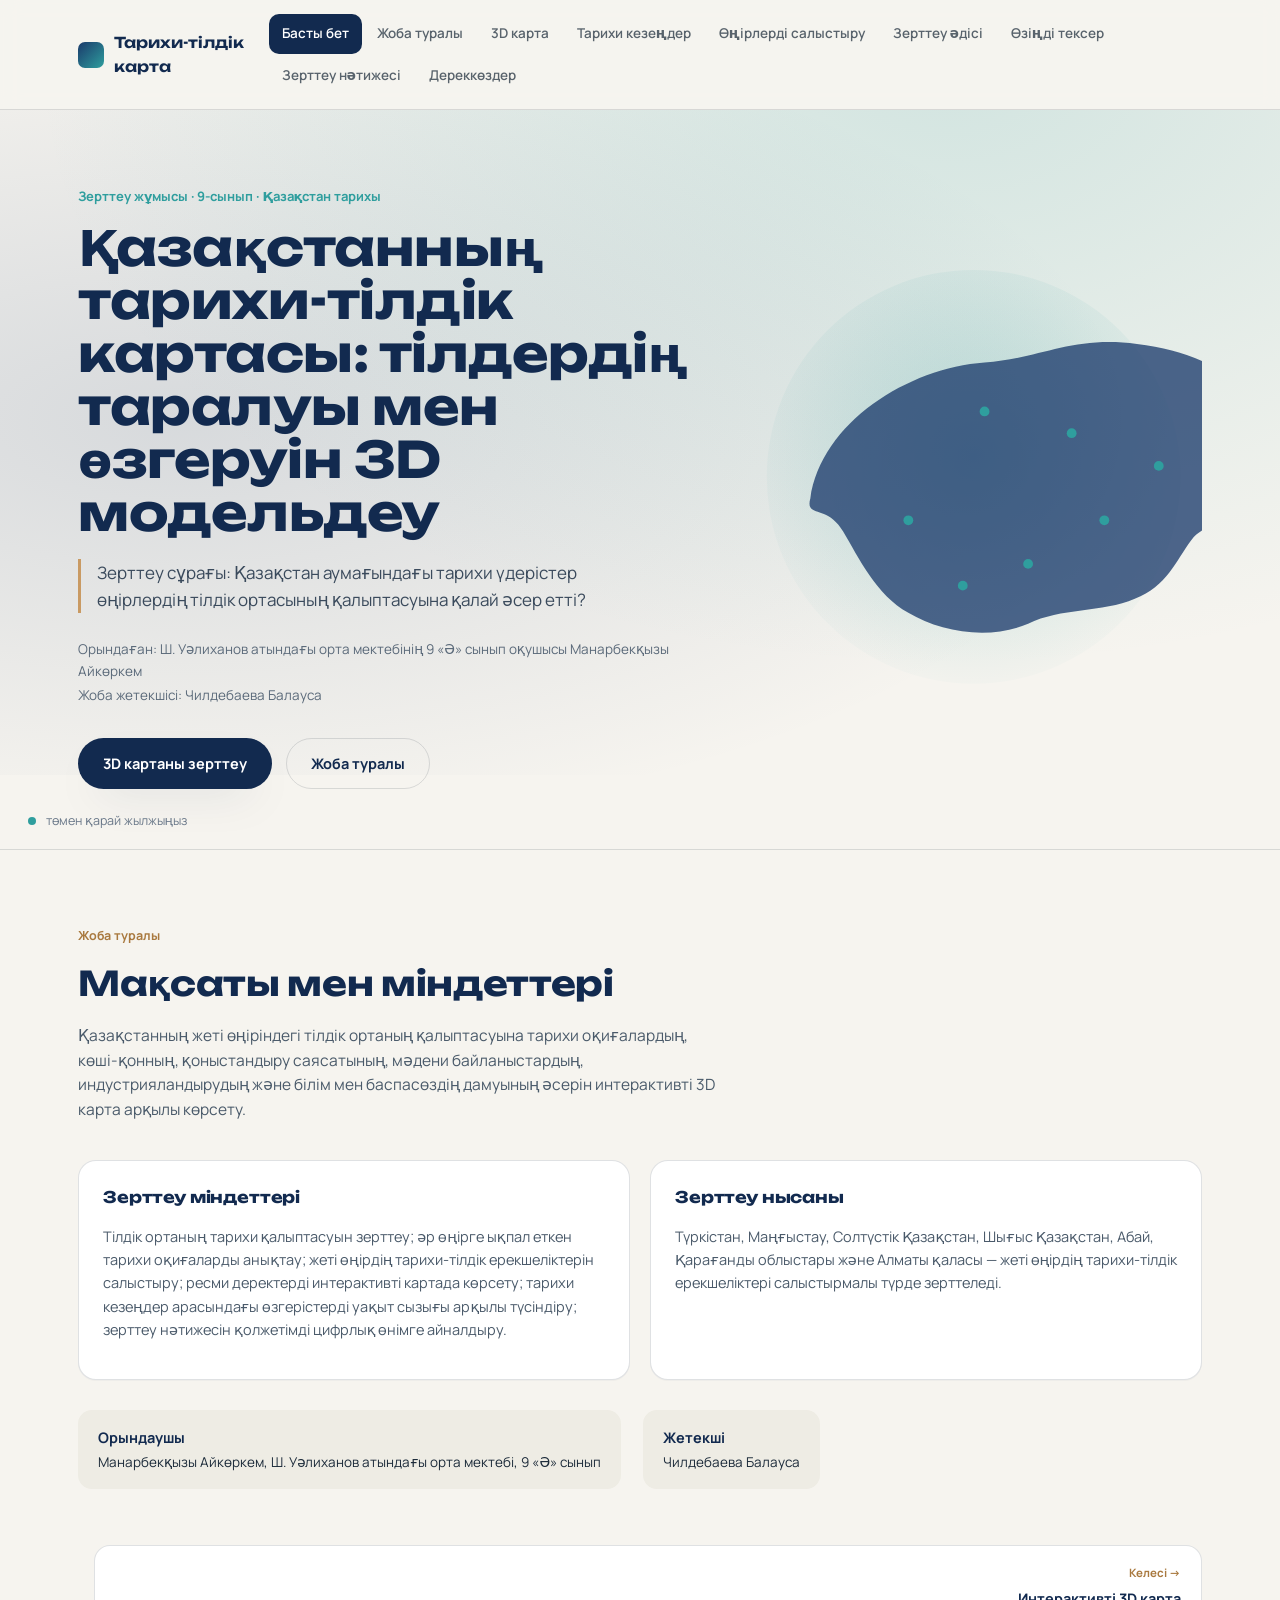
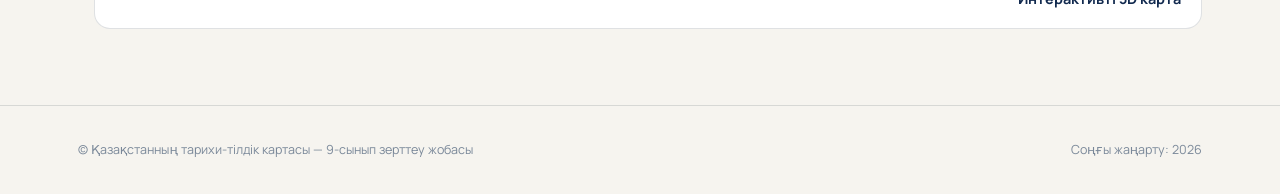
==== commit cf7c9ebe: "Add files via upload" ====
--- a/index.html
+++ b/index.html
@@ -10,320 +10,27 @@
 <link rel="preconnect" href="https://fonts.googleapis.com">
 <link rel="preconnect" href="https://fonts.gstatic.com" crossorigin>
 <link href="https://fonts.googleapis.com/css2?family=Unbounded:wght@400;500;600;700;800&family=Manrope:wght@400;500;600;700;800&display=swap" rel="stylesheet">
-<style>
-:root{
-  --ink:#1c2b3a;
-  --paper:#f6f4ef;
-  --paper-2:#eeece4;
-  --sapphire:#1a3a6b;
-  --sapphire-deep:#122a4f;
-  --turquoise:#2f9e9e;
-  --bronze:#a9793f;
-  --bronze-soft:#c99a63;
-  --line:rgba(28,43,58,.14);
-  --shadow:0 18px 44px -22px rgba(18,42,79,.35);
-  --radius:18px;
-  --maxw:1180px;
-}
-*{box-sizing:border-box}
-html{scroll-behavior:smooth}
-@media (prefers-reduced-motion: reduce){
-  html{scroll-behavior:auto}
-  *{animation-duration:0.001ms !important; animation-iteration-count:1 !important; transition-duration:0.001ms !important;}
-}
-body{
-  margin:0;
-  background:var(--paper);
-  color:var(--ink);
-  font-family:'Manrope',system-ui,sans-serif;
-  line-height:1.6;
-  -webkit-font-smoothing:antialiased;
-}
-h1,h2,h3,.display{font-family:'Unbounded',system-ui,sans-serif;letter-spacing:-.01em;margin:0}
-a{color:inherit}
-img{max-width:100%;display:block}
-.wrap{max-width:var(--maxw);margin:0 auto;padding:0 28px}
-:focus-visible{outline:3px solid var(--turquoise);outline-offset:3px;border-radius:4px}
-.skip-link{position:absolute;left:-999px;top:0;background:var(--sapphire);color:#fff;padding:12px 18px;border-radius:0 0 10px 0;z-index:200}
-.skip-link:focus{left:0}
-
-/* ---------- NAV ---------- */
-header.site-nav{
-  position:sticky;top:0;z-index:100;
-  background:rgba(246,244,239,.9);
-  backdrop-filter:blur(10px);
-  border-bottom:1px solid var(--line);
-}
-.nav-inner{display:flex;align-items:center;justify-content:space-between;padding:14px 28px;max-width:var(--maxw);margin:0 auto}
-.brand{display:flex;align-items:center;gap:10px;font-family:'Unbounded';font-size:15px;font-weight:600;color:var(--sapphire-deep)}
-.brand-mark{width:26px;height:26px;border-radius:7px;background:linear-gradient(135deg,var(--sapphire),var(--turquoise));flex:none}
-nav.links{display:flex;gap:2px;list-style:none;margin:0;padding:0}
-nav.links a{
-  display:block;padding:9px 13px;border-radius:10px;font-size:13.5px;font-weight:600;text-decoration:none;color:var(--ink);opacity:.72;
-  transition:opacity .15s, background .15s;white-space:nowrap;
-}
-nav.links a:hover{opacity:1;background:var(--paper-2)}
-nav.links a.active{opacity:1;background:var(--sapphire-deep);color:#fff}
-.menu-btn{display:none;background:none;border:1px solid var(--line);border-radius:10px;padding:8px 10px;cursor:pointer}
-.menu-btn svg{width:20px;height:20px}
-@media (max-width:980px){
-  nav.links{
-    position:fixed;inset:60px 0 0 0;background:var(--paper);flex-direction:column;padding:18px;gap:4px;
-    transform:translateY(-8px);opacity:0;pointer-events:none;transition:.2s;overflow:auto;
-  }
-  nav.links.open{transform:translateY(0);opacity:1;pointer-events:auto}
-  nav.links a{padding:14px 16px;font-size:15px}
-  .menu-btn{display:block}
-}
-
-/* ---------- HERO ---------- */
-.hero{position:relative;overflow:hidden;padding:76px 0 60px;border-bottom:1px solid var(--line)}
-.hero::before{
-  content:"";position:absolute;inset:-30% -10% auto -10%;height:120%;
-  background:radial-gradient(ellipse at 70% 20%, rgba(47,158,158,.18), transparent 60%),
-             radial-gradient(ellipse at 20% 60%, rgba(26,58,107,.14), transparent 55%);
-  pointer-events:none;
-}
-.hero-inner{position:relative;display:grid;grid-template-columns:1.15fr .85fr;gap:48px;align-items:center}
-@media (max-width:900px){.hero-inner{grid-template-columns:1fr}}
-.eyebrow-line{font-size:13px;color:var(--turquoise);font-weight:700;margin-bottom:14px}
-.hero h1{font-size:clamp(30px,4.4vw,50px);line-height:1.06;color:var(--sapphire-deep)}
-.hero .question{margin-top:20px;font-size:17px;max-width:52ch;color:#3a4a5c;border-left:3px solid var(--bronze-soft);padding-left:16px}
-.meta-box{margin-top:26px;font-size:13.5px;color:#5b6a7a;display:flex;flex-direction:column;gap:2px}
-.cta-row{margin-top:32px;display:flex;gap:14px;flex-wrap:wrap}
-.btn{
-  display:inline-flex;align-items:center;gap:8px;padding:13px 24px;border-radius:999px;font-weight:700;font-size:14.5px;
-  text-decoration:none;cursor:pointer;border:1px solid transparent;transition:transform .15s, box-shadow .15s;
-}
-.btn:hover{transform:translateY(-2px)}
-.btn-primary{background:var(--sapphire-deep);color:#fff;box-shadow:var(--shadow)}
-.btn-ghost{background:transparent;border-color:var(--line);color:var(--sapphire-deep)}
-.hero-art{position:relative;aspect-ratio:1/1;display:flex;align-items:center;justify-content:center}
-.scroll-cue{position:absolute;left:28px;bottom:18px;display:flex;align-items:center;gap:10px;font-size:12.5px;color:#6a7889}
-.scroll-cue .dot{width:8px;height:8px;border-radius:50%;background:var(--turquoise);animation:bob 1.8s ease-in-out infinite}
-@keyframes bob{0%,100%{transform:translateY(0)}50%{transform:translateY(6px)}}
-
-/* ---------- SECTIONS shared ---------- */
-section{padding:76px 0}
-.section-head{max-width:64ch;margin-bottom:38px}
-.section-tag{font-size:12.5px;font-weight:700;color:var(--bronze);margin-bottom:10px}
-.section-head h2{font-size:clamp(24px,3vw,34px);color:var(--sapphire-deep)}
-.section-head p{margin-top:12px;color:#4a5a6a;font-size:15.5px}
-.card{
-  background:#fff;border:1px solid var(--line);border-radius:var(--radius);
-  box-shadow:0 1px 0 rgba(18,42,79,.03);
-}
-
-/* ---------- ABOUT ---------- */
-.about-grid{display:grid;grid-template-columns:1fr 1fr;gap:20px}
-@media (max-width:760px){.about-grid{grid-template-columns:1fr}}
-.about-grid .card{padding:24px}
-.about-grid h3{font-size:16px;color:var(--sapphire-deep);margin-bottom:8px}
-.about-grid p{font-size:14.5px;color:#4a5a6a}
-.people{display:flex;gap:22px;margin-top:30px;flex-wrap:wrap}
-.people div{background:var(--paper-2);border-radius:14px;padding:16px 20px;font-size:13.5px}
-.people b{display:block;font-size:14.5px;color:var(--sapphire-deep);margin-bottom:2px}
-
-/* ---------- MAP ---------- */
-.map-note{background:#fff2df;border:1px solid #ecd6b0;color:#6b4d1f;font-size:13px;padding:12px 16px;border-radius:12px;margin-bottom:24px}
-.map-layout{display:grid;grid-template-columns:1.3fr 1fr;gap:28px;align-items:start}
-@media (max-width:900px){.map-layout{grid-template-columns:1fr}}
-.map-stage{
-  position:relative;background:linear-gradient(160deg,#fff,#eef2f4);
-  border:1px solid var(--line);border-radius:24px;padding:18px;
-  box-shadow:var(--shadow);
-}
-.map-toolbar{display:flex;justify-content:space-between;align-items:center;margin-bottom:8px;gap:10px;flex-wrap:wrap}
-.map-toolbar .tools{display:flex;gap:8px}
-.tool-btn{
-  border:1px solid var(--line);background:#fff;border-radius:10px;width:34px;height:34px;
-  display:flex;align-items:center;justify-content:center;cursor:pointer;font-size:16px;color:var(--sapphire-deep);
-}
-.tool-btn:hover{background:var(--paper-2)}
-#kzsvg-wrap{
-  transition:transform .5s ease;
-  touch-action:pan-y;
-}
-svg#kzsvg{width:100%;height:auto;display:block;filter:drop-shadow(0 20px 30px rgba(18,42,79,.18))}
-.oblast-path{fill:#e3e8eb;stroke:#fff;stroke-width:1.1;transition:fill .3s}
-.region-hot{cursor:pointer;transition:transform .4s ease, filter .3s;transform-origin:center;transform-box:fill-box;}
-.region-hot path{stroke:#fff;stroke-width:1.3;transition:fill .3s}
-.region-hot:hover, .region-hot.active{filter:drop-shadow(0 10px 14px rgba(18,42,79,.4))}
-.region-hot.active{transform:translateY(-5px) scale(1.015)}
-.region-label{font-family:'Manrope';font-weight:700;font-size:11px;fill:var(--sapphire-deep);pointer-events:none;paint-order:stroke;stroke:#fff;stroke-width:3px}
-.region-dot{transition:r .25s}
-.pulse{animation:pulse 2.6s ease-in-out infinite}
-@keyframes pulse{0%,100%{opacity:.55}50%{opacity:1}}
-.map-credit{font-size:11px;color:#8a97a5;margin-top:6px;text-align:right}
-.legend{display:flex;flex-wrap:wrap;gap:10px;margin-top:14px}
-.legend span{display:inline-flex;align-items:center;gap:6px;font-size:12px;color:#5b6a7a}
-.legend i{width:10px;height:10px;border-radius:3px;display:inline-block}
-
-.region-panel{position:sticky;top:96px}
-.region-panel .card{padding:0;overflow:hidden}
-.rp-header{padding:22px 24px 16px;color:#fff;position:relative}
-.rp-header h3{font-size:20px}
-.rp-header .rp-sub{font-size:12.5px;opacity:.85;margin-top:4px}
-.rp-body{padding:20px 24px 24px;font-size:14px;color:#3a4a5c}
-.rp-body h4{font-size:12.5px;text-transform:none;letter-spacing:0;color:var(--bronze);margin:18px 0 6px;font-weight:700}
-.rp-body h4:first-child{margin-top:0}
-.chip-row{display:flex;gap:7px;flex-wrap:wrap;margin-top:6px}
-.chip{background:var(--paper-2);border-radius:999px;padding:5px 11px;font-size:12px;color:var(--sapphire-deep);font-weight:600}
-.rp-source{display:inline-block;margin-top:14px;font-size:13px;font-weight:700;color:var(--turquoise);text-decoration:none;border-bottom:1px solid currentColor}
-.rp-empty{padding:60px 24px;text-align:center;color:#7a8899;font-size:14px}
-.rp-nav{display:flex;justify-content:space-between;padding:14px 24px;border-top:1px solid var(--line)}
-.rp-nav button{background:none;border:none;font-weight:700;font-size:13px;color:var(--sapphire-deep);cursor:pointer;display:flex;gap:6px;align-items:center}
-
-/* ---------- TIMELINE ---------- */
-.periods{display:flex;gap:10px;margin-bottom:32px;flex-wrap:wrap}
-.period-btn{
-  flex:1;min-width:150px;text-align:left;padding:16px 18px;border-radius:14px;border:1px solid var(--line);
-  background:#fff;cursor:pointer;transition:.2s;
-}
-.period-btn b{display:block;font-size:14.5px;color:var(--sapphire-deep);font-family:'Unbounded';font-weight:600;font-size:13.5px}
-.period-btn span{font-size:12.5px;color:#7a8899}
-.period-btn.active{background:var(--sapphire-deep);border-color:var(--sapphire-deep)}
-.period-btn.active b,.period-btn.active span{color:#fff}
-.period-track{position:relative;height:3px;background:var(--line);border-radius:2px;margin-bottom:36px}
-.period-indicator{position:absolute;top:-4px;height:11px;width:11px;border-radius:50%;background:var(--turquoise);transition:left .4s ease;box-shadow:0 0 0 5px rgba(47,158,158,.18)}
-.period-content{display:grid;grid-template-columns:1fr 1fr;gap:28px}
-@media (max-width:800px){.period-content{grid-template-columns:1fr}}
-.period-content .card{padding:26px}
-.fact-note{font-size:12.5px;background:var(--paper-2);border-radius:10px;padding:10px 12px;color:#5b6a7a;margin-top:14px}
-
-/* ---------- ARCHIVAL DOCUMENT ---------- */
-.archive-item{
-  display:grid;grid-template-columns:90px 1fr;gap:18px;
-  padding:22px 0;border-top:1px solid var(--line);
-}
-.archive-item:first-child{border-top:none}
-.archive-year{font-family:'Unbounded';font-size:22px;font-weight:700;color:var(--sapphire-deep);line-height:1.1}
-.archive-year span{display:block;font-family:'Manrope';font-size:10.5px;font-weight:700;color:var(--bronze);text-transform:none;margin-top:4px}
-.archive-title{font-size:15px;font-weight:700;color:var(--sapphire-deep);margin-bottom:6px}
-.archive-desc{font-size:13.5px;color:#4a5a6a;line-height:1.65}
-.archive-quote{
-  margin:12px 0 10px;padding:12px 16px;border-left:3px solid var(--bronze-soft);
-  background:var(--paper-2);border-radius:0 8px 8px 0;
-  font-style:italic;font-size:13px;color:#3a4a5c;
-}
-.archive-quote cite{display:block;margin-top:6px;font-style:normal;font-size:11px;color:#8a97a5}
-.archive-source{font-size:12px;font-weight:700;color:var(--turquoise);text-decoration:none;border-bottom:1px solid currentColor}
-
-/* ---------- COMPARE ---------- */
-.compare-picker{display:flex;gap:10px;flex-wrap:wrap;margin-bottom:26px}
-.pick-chip{
-  border:1px solid var(--line);background:#fff;border-radius:999px;padding:9px 16px;font-size:13.5px;font-weight:600;cursor:pointer;
-  transition:.2s;
-}
-.pick-chip.on{background:var(--sapphire-deep);color:#fff;border-color:var(--sapphire-deep)}
-.pick-chip[disabled]{opacity:.35;cursor:not-allowed}
-.compare-table-wrap{overflow-x:auto;border-radius:16px;border:1px solid var(--line)}
-table.compare{border-collapse:collapse;width:100%;font-size:13.5px;background:#fff}
-table.compare th,table.compare td{padding:14px 16px;text-align:left;border-bottom:1px solid var(--line);vertical-align:top}
-table.compare th{background:var(--paper-2);font-family:'Unbounded';font-size:11.5px;font-weight:600;color:var(--sapphire-deep);white-space:nowrap}
-table.compare td.crit{font-weight:700;color:var(--bronze);white-space:nowrap;background:#fbfaf7}
-table.compare tr:last-child td{border-bottom:none}
-
-/* ---------- STATS / CHARTS ---------- */
-.stats-grid{display:grid;grid-template-columns:1fr 1fr;gap:20px;margin-top:8px}
-@media (max-width:800px){.stats-grid{grid-template-columns:1fr}}
-.stat-card{background:#fff;border:1px solid var(--line);border-radius:var(--radius);padding:24px}
-.stat-card h4{font-size:14px;color:var(--sapphire-deep);margin-bottom:2px}
-.stat-card .stat-meta{font-size:11.5px;color:#8a97a5;margin-bottom:16px}
-.bar-row{display:grid;grid-template-columns:120px 1fr 56px;align-items:center;gap:10px;margin-bottom:10px;font-size:12.5px}
-.bar-row .bar-label{color:#3a4a5c;font-weight:600;white-space:nowrap;overflow:hidden;text-overflow:ellipsis}
-.bar-track{height:11px;background:var(--paper-2);border-radius:6px;overflow:hidden}
-.bar-fill{height:100%;border-radius:6px;transition:width 1s cubic-bezier(.2,.8,.2,1)}
-.bar-fill.pending{background:repeating-linear-gradient(45deg,#e5cfa9,#e5cfa9 6px,#f2e4cb 6px,#f2e4cb 12px)}
-.bar-val{text-align:right;font-weight:700;color:var(--sapphire-deep);font-variant-numeric:tabular-nums}
-.bar-val.pending{color:var(--bronze);font-weight:600;font-size:11px}
-.stat-source{margin-top:14px;font-size:11.5px;color:#8a97a5}
-.stat-source a{color:var(--turquoise);font-weight:700;text-decoration:none}
-.big-stat-row{display:flex;gap:22px;flex-wrap:wrap;margin-top:4px}
-.big-stat{flex:1;min-width:130px}
-.big-stat b{display:block;font-family:'Unbounded';font-size:24px;color:var(--sapphire-deep)}
-.big-stat span{font-size:12px;color:#5b6a7a}
-
-.ethnic-row{margin-bottom:20px}
-.ethnic-row .er-label{font-size:13px;font-weight:700;color:var(--sapphire-deep);margin-bottom:6px;display:flex;justify-content:space-between}
-.ethnic-row .er-lang{font-weight:600;color:var(--turquoise);font-size:12px}
-.ethnic-stack{display:flex;height:22px;border-radius:6px;overflow:hidden;background:var(--paper-2)}
-.ethnic-stack span{display:flex;align-items:center;justify-content:center;font-size:10.5px;color:#fff;font-weight:700;white-space:nowrap;overflow:hidden;transition:width 1s cubic-bezier(.2,.8,.2,1)}
-.ethnic-legend2{display:flex;gap:12px;flex-wrap:wrap;margin-top:6px;font-size:11px;color:#5b6a7a}
-.ethnic-legend2 i{width:9px;height:9px;border-radius:2px;display:inline-block;margin-right:4px;vertical-align:-1px}
-
-/* ---------- METHOD ---------- */
-.method-steps{display:grid;grid-template-columns:repeat(5,1fr);gap:14px}
-@media (max-width:900px){.method-steps{grid-template-columns:repeat(2,1fr)}}
-@media (max-width:520px){.method-steps{grid-template-columns:1fr}}
-.method-step{background:#fff;border:1px solid var(--line);border-radius:16px;padding:20px 16px;text-align:left}
-.method-step .num{font-family:'Unbounded';font-size:22px;color:var(--turquoise);font-weight:700}
-.method-step h4{font-size:13.5px;margin-top:8px;color:var(--sapphire-deep)}
-.method-step p{font-size:12.5px;color:#5b6a7a;margin-top:6px}
-.method-list{margin-top:36px;display:grid;grid-template-columns:repeat(3,1fr);gap:14px}
-@media (max-width:760px){.method-list{grid-template-columns:1fr 1fr}}
-.method-list div{background:var(--paper-2);border-radius:12px;padding:12px 14px;font-size:13px;font-weight:600;color:var(--sapphire-deep)}
-
-/* ---------- QUIZ ---------- */
-.quiz-card{max-width:680px;margin:0 auto;padding:30px}
-.quiz-progress{height:6px;border-radius:4px;background:var(--paper-2);overflow:hidden;margin-bottom:24px}
-.quiz-progress i{display:block;height:100%;background:linear-gradient(90deg,var(--sapphire),var(--turquoise));transition:width .3s}
-.q-count{font-size:12.5px;color:#7a8899;margin-bottom:6px}
-.q-text{font-size:17px;font-weight:700;color:var(--sapphire-deep);margin-bottom:18px}
-.q-opts{display:flex;flex-direction:column;gap:10px}
-.q-opt{
-  text-align:left;border:1px solid var(--line);background:#fff;border-radius:12px;padding:13px 16px;font-size:14px;cursor:pointer;
-  transition:.15s;
-}
-.q-opt:hover{border-color:var(--turquoise)}
-.q-opt.correct{background:#e7f5ee;border-color:#4caf7d;color:#1e5b3c}
-.q-opt.wrong{background:#fbeaea;border-color:#e07b7b;color:#8a2f2f}
-.q-explain{margin-top:14px;font-size:13.5px;background:var(--paper-2);padding:12px 14px;border-radius:10px;display:none}
-.quiz-actions{display:flex;justify-content:space-between;margin-top:22px}
-.quiz-result{text-align:center;padding:20px 0}
-.quiz-result .score{font-family:'Unbounded';font-size:44px;color:var(--sapphire-deep)}
-.quiz-result-actions{display:flex;gap:10px;justify-content:center;margin-top:18px;flex-wrap:wrap}
-
-/* ---------- RESULTS ---------- */
-.results-card{background:linear-gradient(150deg,var(--sapphire-deep),var(--sapphire) 60%,var(--turquoise));color:#fff;border-radius:24px;padding:44px;box-shadow:var(--shadow)}
-.results-card h2{color:#fff;font-size:clamp(22px,3vw,30px)}
-.results-card p{margin-top:16px;font-size:15.5px;line-height:1.75;opacity:.94;max-width:75ch}
-.ethics-note{margin-top:22px;font-size:13.5px;background:rgba(255,255,255,.12);padding:14px 16px;border-radius:12px}
-
-/* ---------- SOURCES ---------- */
-.source-list{display:flex;flex-direction:column;gap:10px}
-.source-item{display:flex;justify-content:space-between;gap:16px;align-items:center;padding:16px 18px;border:1px solid var(--line);border-radius:14px;background:#fff;font-size:13.5px}
-.source-item a{color:var(--turquoise);font-weight:700;text-decoration:none;white-space:nowrap}
-.source-item a:hover{text-decoration:underline}
-
-footer{border-top:1px solid var(--line);padding:34px 0;font-size:12.5px;color:#7a8899}
-
-/* reveal-on-scroll (single orchestrated fade for each section only) */
-.reveal{opacity:0;transform:translateY(14px);transition:opacity .6s ease, transform .6s ease}
-.reveal.in{opacity:1;transform:translateY(0)}
-
-.sr-only{position:absolute;width:1px;height:1px;overflow:hidden;clip:rect(0 0 0 0);white-space:nowrap}
-</style>
+<link rel="stylesheet" href="style.css">
 </head>
-<body>
+<body data-page="home">
 <a href="#main" class="skip-link">Негізгі мазмұнға өту</a>
 
 <header class="site-nav">
   <div class="nav-inner">
-    <div class="brand"><span class="brand-mark" aria-hidden="true"></span>Тарихи-тілдік карта</div>
+    <a class="brand" href="index.html"><span class="brand-mark" aria-hidden="true"></span>Тарихи-тілдік карта</a>
     <button class="menu-btn" id="menuBtn" aria-expanded="false" aria-controls="navLinks" aria-label="Мәзірді ашу">
       <svg viewBox="0 0 24 24" fill="none" stroke="currentColor" stroke-width="2"><path d="M3 6h18M3 12h18M3 18h18"/></svg>
     </button>
     <nav id="navLinks" class="links" aria-label="Негізгі мәзір">
-      <a href="#hero" data-nav>Басты бет</a>
-      <a href="#about" data-nav>Жоба туралы</a>
-      <a href="#map" data-nav>3D карта</a>
-      <a href="#periods" data-nav>Тарихи кезеңдер</a>
-      <a href="#compare" data-nav>Өңірлерді салыстыру</a>
-      <a href="#method" data-nav>Зерттеу әдісі</a>
-      <a href="#quiz" data-nav>Өзіңді тексер</a>
-      <a href="#results" data-nav>Зерттеу нәтижесі</a>
-      <a href="#sources" data-nav>Дереккөздер</a>
+      <a href="index.html#hero" data-nav class="active">Басты бет</a>
+      <a href="index.html#about" data-nav>Жоба туралы</a>
+      <a href="map.html" data-nav>3D карта</a>
+      <a href="periods.html#periods" data-nav>Тарихи кезеңдер</a>
+      <a href="compare.html#compare" data-nav>Өңірлерді салыстыру</a>
+      <a href="method.html" data-nav>Зерттеу әдісі</a>
+      <a href="quiz.html" data-nav>Өзіңді тексер</a>
+      <a href="results.html#results" data-nav>Зерттеу нәтижесі</a>
+      <a href="results.html#sources" data-nav>Дереккөздер</a>
     </nav>
   </div>
 </header>
@@ -342,7 +49,7 @@
           <span>Жоба жетекшісі: Чилдебаева Балауса</span>
         </div>
         <div class="cta-row">
-          <a href="#map" class="btn btn-primary">3D картаны зерттеу</a>
+          <a href="map.html" class="btn btn-primary">3D картаны зерттеу</a>
           <a href="#about" class="btn btn-ghost">Жоба туралы</a>
         </div>
       </div>
@@ -385,142 +92,14 @@
         <div><b>Орындаушы</b>Манарбекқызы Айкөркем, Ш. Уәлиханов атындағы орта мектебі, 9 «Ә» сынып</div>
         <div><b>Жетекші</b>Чилдебаева Балауса</div>
       </div>
-    </div>
-  </section>
 
-  <!-- MAP -->
-  <section id="map" style="background:var(--paper-2)">
-    <div class="wrap reveal">
-      <div class="section-head">
-        <div class="section-tag">Интерактивті карта</div>
-        <h2>Жеті өңір: таңдап, тарихи-тілдік мәліметпен танысыңыз</h2>
-        <p>Облысты таңдаңыз немесе картаны айналдырыңыз. Тарихи кезеңді ауыстырғанда картадағы белгілер жаңарады.</p>
+      <div class="page-flow">
+        <span></span>
+        <a class="flow-link next" href="map.html">
+          <div class="fl-dir">Келесі →</div>
+          <div class="fl-title">Интерактивті 3D карта</div>
+        </a>
       </div>
-      <div class="map-note">Карта негізі — нақты әкімшілік шекара деректері (OpenStreetMap негізінде, Highcharts Maps Collection арқылы, 2022 жылғы облыстық реформадан кейінгі құрам: Абай, Жетісу, Ұлытау облыстарымен қоса). Карта тегін, коммерциялық емес оқу жобасы ретінде пайдаланылып отыр; басқа мақсатта қолдану алдында тиісті карта лицензиясын тексеріңіз.</div>
-
-      <div class="map-layout">
-        <div>
-          <div class="map-stage">
-            <div class="map-toolbar">
-              <div class="periods-mini" id="periodMini" style="font-size:12.5px;color:#5b6a7a;font-weight:700"></div>
-              <div class="tools">
-                <button class="tool-btn" id="rotL" title="Солға айналдыру" aria-label="Картаны солға айналдыру">↺</button>
-                <button class="tool-btn" id="rotR" title="Оңға айналдыру" aria-label="Картаны оңға айналдыру">↻</button>
-                <button class="tool-btn" id="zoomIn" title="Жақындату" aria-label="Жақындату">+</button>
-                <button class="tool-btn" id="zoomOut" title="Алыстату" aria-label="Алыстату">−</button>
-                <button class="tool-btn" id="resetMap" title="Бастапқы қалып" aria-label="Картаны бастапқы қалыпқа келтіру">⟲</button>
-                <button class="tool-btn" id="toggleLabels" title="Белгілерді қосу/өшіру" aria-label="Белгілерді қосу немесе өшіру">🏷</button>
-              </div>
-            </div>
-            <div id="kzsvg-wrap">
-              <svg id="kzsvg" viewBox="-5 -5 710 725" role="img" aria-labelledby="mapTitle mapDesc">
-                <title id="mapTitle">Қазақстанның әкімшілік облыстары картасы, жеті зерттелетін өңір ерекшеленген</title>
-                <desc id="mapDesc">Барлық облыстар мен республикалық маңызы бар қалалардың нақты шекаралары көрсетілген; Түркістан, Маңғыстау, Солтүстік Қазақстан, Шығыс Қазақстан, Абай, Қарағанды облыстары және Алматы қаласы түспен ерекшеленген.</desc>
-                <g id="oblastsLayer"></g>
-                <g id="regionsLayer"></g>
-              </svg>
-            </div>
-            <div class="map-credit">Карта деректері: Highcharts Maps Collection · © OpenStreetMap contributors</div>
-            <div class="legend" id="mapLegend"></div>
-          </div>
-        </div>
-
-        <aside class="region-panel" id="regionPanel" aria-live="polite">
-          <div class="card">
-            <div id="panelInner" class="rp-empty">Өңірді тізімнен немесе картадан таңдаңыз.</div>
-          </div>
-        </aside>
-      </div>
-    </div>
-  </section>
-
-  <!-- TIMELINE -->
-  <section id="periods">
-    <div class="wrap reveal">
-      <div class="section-head">
-        <div class="section-tag">Тарихи кезеңдер</div>
-        <h2>Уақыт сызығы</h2>
-        <p>Кезеңді таңдағанда картадағы белгілер мен төмендегі мазмұн жаңарады.</p>
-      </div>
-      <div class="periods" id="periodButtons"></div>
-      <div class="period-track"><div class="period-indicator" id="periodIndicator"></div></div>
-      <div class="period-content" id="periodContent"></div>
-
-      <div class="section-head" style="margin-top:56px">
-        <div class="section-tag">Мұрағаттық дереккөз</div>
-        <h2>Қазақ жазуының реформалары</h2>
-        <p>Тілдік ортаның өзгеруі тек халық құрамында ғана емес, жазудың өзінде де көрінеді. Қазақ жазуы бір ғасырда үш рет графика ауыстырды — әр реформаның өз ресми құжаты болды.</p>
-      </div>
-      <div id="alphabetTimeline"></div>
-    </div>
-  </section>
-
-  <!-- COMPARE -->
-  <section id="compare" style="background:var(--paper-2)">
-    <div class="wrap reveal">
-      <div class="section-head">
-        <div class="section-tag">Салыстыру</div>
-        <h2>Өңірлерді салыстыру</h2>
-        <p>Екі немесе үш өңірді таңдаңыз — кесте автоматты түрде жаңарады.</p>
-      </div>
-      <div class="compare-picker" id="comparePicker"></div>
-      <div class="compare-table-wrap">
-        <table class="compare" id="compareTable"></table>
-      </div>
-
-      <div class="section-head" style="margin-top:56px">
-        <div class="section-tag">Дереккөз: ҚР Ұлттық статистика бюросы</div>
-        <h2>Ресми статистика</h2>
-        <p>Ұлттық құрам мен мемлекеттік тілді меңгеру — 2021 жылғы санақ бойынша, жалпы Қазақстан деңгейінде. Өңірлер бойынша халық саны — ағымдағы ресми деректер (stat.gov.kz), барлық 7 өңір бойынша. Облыс деңгейінде ұлттық/тілдік құрамның егжей-тегжейлі бөлінісі бөлек ресми жинақтарды қажет етеді және бұл жерде әлі көрсетілмеген.</p>
-      </div>
-      <div id="statsGrid"></div>
-    </div>
-  </section>
-
-  <!-- METHOD -->
-  <section id="method">
-    <div class="wrap reveal">
-      <div class="section-head">
-        <div class="section-tag">Зерттеу әдісі</div>
-        <h2>Қолданылған әдістер мен зерттеу барысы</h2>
-      </div>
-      <div class="method-steps" id="methodSteps"></div>
-      <div class="method-list" id="methodList"></div>
-    </div>
-  </section>
-
-  <!-- QUIZ -->
-  <section id="quiz" style="background:var(--paper-2)">
-    <div class="wrap reveal">
-      <div class="section-head" style="margin:0 auto 30px;text-align:center">
-        <div class="section-tag">Өзіңді тексер</div>
-        <h2>Білімді тексеру тесті</h2>
-        <p style="margin-left:auto;margin-right:auto">10 сұрақ. Сайтта берілген материал негізінде.</p>
-      </div>
-      <div class="card quiz-card" id="quizCard"></div>
-    </div>
-  </section>
-
-  <!-- RESULTS -->
-  <section id="results">
-    <div class="wrap reveal">
-      <div class="results-card">
-        <div class="section-tag" style="color:#cfe9e9">Зерттеу нәтижесі</div>
-        <h2>Қорытынды</h2>
-        <p>Қазақстан өңірлерінің тілдік ортасы бір ғана себептің нәтижесінде қалыптасқан жоқ. Оған тарихи көші-қон, қоныстандыру саясаты, сауда және мәдени байланыстар, білім мен баспасөздің дамуы, индустрияландыру және мемлекеттік саясат қатар әсер етті. Әр өңірдің тілдік ерекшелігін түсіну үшін оның тарихи даму жолын зерттеу қажет.</p>
-        <div class="ethics-note">Бұл платформа этностық немесе тілдік топтарды «жақсы», «жаман», «басым» немесе «әлсіз» деп бағаламайды. Мазмұн ғылыми, бейтарап және құрметті тілмен берілген. «Ана тілі», «тілді меңгеру», «күнделікті қолданылатын тіл» және «этностық құрам» ұғымдары бір-бірімен теңестірілмейді.</div>
-      </div>
-    </div>
-  </section>
-
-  <!-- SOURCES -->
-  <section id="sources">
-    <div class="wrap reveal">
-      <div class="section-head">
-        <div class="section-tag">Дереккөздер</div>
-        <h2>Қолданылған ресми дереккөздер</h2>
-      </div>
-      <div class="source-list" id="sourceList"></div>
     </div>
   </section>
 
--- a/style.css
+++ b/style.css
@@ -0,0 +1,336 @@
+:root{
+  --ink:#1c2b3a;
+  --paper:#f6f4ef;
+  --paper-2:#eeece4;
+  --sapphire:#1a3a6b;
+  --sapphire-deep:#122a4f;
+  --turquoise:#2f9e9e;
+  --bronze:#a9793f;
+  --bronze-soft:#c99a63;
+  --line:rgba(28,43,58,.14);
+  --shadow:0 18px 44px -22px rgba(18,42,79,.35);
+  --radius:18px;
+  --maxw:1180px;
+}
+*{box-sizing:border-box}
+html{scroll-behavior:smooth}
+@media (prefers-reduced-motion: reduce){
+  html{scroll-behavior:auto}
+  *{animation-duration:0.001ms !important; animation-iteration-count:1 !important; transition-duration:0.001ms !important;}
+}
+body{
+  margin:0;
+  background:var(--paper);
+  color:var(--ink);
+  font-family:'Manrope',system-ui,sans-serif;
+  line-height:1.6;
+  -webkit-font-smoothing:antialiased;
+}
+h1,h2,h3,.display{font-family:'Unbounded',system-ui,sans-serif;letter-spacing:-.01em;margin:0}
+a{color:inherit}
+img{max-width:100%;display:block}
+.wrap{max-width:var(--maxw);margin:0 auto;padding:0 28px}
+:focus-visible{outline:3px solid var(--turquoise);outline-offset:3px;border-radius:4px}
+.skip-link{position:absolute;left:-999px;top:0;background:var(--sapphire);color:#fff;padding:12px 18px;border-radius:0 0 10px 0;z-index:200}
+.skip-link:focus{left:0}
+
+/* ---------- NAV ---------- */
+header.site-nav{
+  position:sticky;top:0;z-index:100;
+  background:rgba(246,244,239,.9);
+  backdrop-filter:blur(10px);
+  border-bottom:1px solid var(--line);
+}
+.nav-inner{display:flex;align-items:center;justify-content:space-between;padding:14px 28px;max-width:var(--maxw);margin:0 auto}
+.brand{display:flex;align-items:center;gap:10px;font-family:'Unbounded';font-size:15px;font-weight:600;color:var(--sapphire-deep);text-decoration:none}
+.brand-mark{width:26px;height:26px;border-radius:7px;background:linear-gradient(135deg,var(--sapphire),var(--turquoise));flex:none}
+nav.links{display:flex;gap:2px;list-style:none;margin:0;padding:0;flex-wrap:wrap}
+nav.links a{
+  display:block;padding:9px 13px;border-radius:10px;font-size:13.5px;font-weight:600;text-decoration:none;color:var(--ink);opacity:.72;
+  transition:opacity .15s, background .15s;white-space:nowrap;
+}
+nav.links a:hover{opacity:1;background:var(--paper-2)}
+nav.links a.active{opacity:1;background:var(--sapphire-deep);color:#fff}
+.menu-btn{display:none;background:none;border:1px solid var(--line);border-radius:10px;padding:8px 10px;cursor:pointer}
+.menu-btn svg{width:20px;height:20px}
+@media (max-width:1060px){
+  nav.links{
+    position:fixed;top:60px;right:0;left:0;height:calc(100vh - 60px);background:var(--paper);flex-direction:column;padding:18px;gap:4px;
+    transform:translateY(-8px);opacity:0;pointer-events:none;transition:.2s;overflow:auto;
+  }
+  nav.links.open{transform:translateY(0);opacity:1;pointer-events:auto}
+  nav.links a{padding:14px 16px;font-size:15px}
+  .menu-btn{display:block}
+}
+
+/* ---------- HERO ---------- */
+.hero{position:relative;overflow:hidden;padding:76px 0 60px;border-bottom:1px solid var(--line)}
+.hero::before{
+  content:"";position:absolute;inset:-30% -10% auto -10%;height:120%;
+  background:radial-gradient(ellipse at 70% 20%, rgba(47,158,158,.18), transparent 60%),
+             radial-gradient(ellipse at 20% 60%, rgba(26,58,107,.14), transparent 55%);
+  pointer-events:none;
+}
+.hero-inner{position:relative;display:grid;grid-template-columns:1.15fr .85fr;gap:48px;align-items:center}
+@media (max-width:900px){.hero-inner{grid-template-columns:1fr}}
+.eyebrow-line{font-size:13px;color:var(--turquoise);font-weight:700;margin-bottom:14px}
+.hero h1{font-size:clamp(30px,4.4vw,50px);line-height:1.06;color:var(--sapphire-deep)}
+.hero .question{margin-top:20px;font-size:17px;max-width:52ch;color:#3a4a5c;border-left:3px solid var(--bronze-soft);padding-left:16px}
+.meta-box{margin-top:26px;font-size:13.5px;color:#5b6a7a;display:flex;flex-direction:column;gap:2px}
+.cta-row{margin-top:32px;display:flex;gap:14px;flex-wrap:wrap}
+.btn{
+  display:inline-flex;align-items:center;gap:8px;padding:13px 24px;border-radius:999px;font-weight:700;font-size:14.5px;
+  text-decoration:none;cursor:pointer;border:1px solid transparent;transition:transform .15s, box-shadow .15s;
+}
+.btn:hover{transform:translateY(-2px)}
+.btn-primary{background:var(--sapphire-deep);color:#fff;box-shadow:var(--shadow)}
+.btn-ghost{background:transparent;border-color:var(--line);color:var(--sapphire-deep)}
+.hero-art{position:relative;aspect-ratio:1/1;display:flex;align-items:center;justify-content:center}
+.scroll-cue{position:absolute;left:28px;bottom:18px;display:flex;align-items:center;gap:10px;font-size:12.5px;color:#6a7889}
+.scroll-cue .dot{width:8px;height:8px;border-radius:50%;background:var(--turquoise);animation:bob 1.8s ease-in-out infinite}
+@keyframes bob{0%,100%{transform:translateY(0)}50%{transform:translateY(6px)}}
+
+/* ---------- PAGE HEADER (non-hero pages) ---------- */
+.page-header{padding:52px 0 8px}
+.page-header .section-tag{margin-bottom:12px}
+.page-header h1{font-size:clamp(26px,3.6vw,40px);color:var(--sapphire-deep)}
+.page-header p{margin-top:14px;color:#4a5a6a;font-size:15.5px;max-width:70ch}
+.breadcrumb{font-size:12.5px;color:#8a97a5;margin-bottom:14px}
+.breadcrumb a{color:var(--turquoise);font-weight:700;text-decoration:none}
+
+/* ---------- SECTIONS shared ---------- */
+section{padding:76px 0}
+.section-head{max-width:64ch;margin-bottom:38px}
+.section-tag{font-size:12.5px;font-weight:700;color:var(--bronze);margin-bottom:10px}
+.section-head h2{font-size:clamp(24px,3vw,34px);color:var(--sapphire-deep)}
+.section-head p{margin-top:12px;color:#4a5a6a;font-size:15.5px}
+.card{
+  background:#fff;border:1px solid var(--line);border-radius:var(--radius);
+  box-shadow:0 1px 0 rgba(18,42,79,.03);
+}
+
+/* ---------- ABOUT ---------- */
+.about-grid{display:grid;grid-template-columns:1fr 1fr;gap:20px}
+@media (max-width:760px){.about-grid{grid-template-columns:1fr}}
+.about-grid .card{padding:24px}
+.about-grid h3{font-size:16px;color:var(--sapphire-deep);margin-bottom:8px}
+.about-grid p{font-size:14.5px;color:#4a5a6a}
+.people{display:flex;gap:22px;margin-top:30px;flex-wrap:wrap}
+.people div{background:var(--paper-2);border-radius:14px;padding:16px 20px;font-size:13.5px}
+.people b{display:block;font-size:14.5px;color:var(--sapphire-deep);margin-bottom:2px}
+
+/* ---------- PAGE-TO-PAGE NEXT/PREV LINKS ---------- */
+.page-flow{display:flex;justify-content:space-between;gap:16px;margin-top:56px;flex-wrap:wrap}
+.flow-link{
+  flex:1;min-width:220px;border:1px solid var(--line);border-radius:16px;background:#fff;padding:18px 20px;
+  text-decoration:none;color:var(--ink);transition:.2s;
+}
+.flow-link:hover{border-color:var(--turquoise);transform:translateY(-2px)}
+.flow-link .fl-dir{font-size:11.5px;color:var(--bronze);font-weight:700;margin-bottom:4px}
+.flow-link .fl-title{font-size:14.5px;font-weight:700;color:var(--sapphire-deep)}
+.flow-link.next{text-align:right}
+
+/* ---------- MAP ---------- */
+.map-note{background:#fff2df;border:1px solid #ecd6b0;color:#6b4d1f;font-size:13px;padding:12px 16px;border-radius:12px;margin-bottom:24px}
+.map-layout{display:grid;grid-template-columns:1.3fr 1fr;gap:28px;align-items:start}
+@media (max-width:900px){.map-layout{grid-template-columns:1fr}}
+.map-stage{
+  position:relative;background:linear-gradient(160deg,#fff,#eef2f4);
+  border:1px solid var(--line);border-radius:24px;padding:18px;
+  box-shadow:var(--shadow);
+}
+.map-toolbar{display:flex;justify-content:space-between;align-items:center;margin-bottom:8px;gap:10px;flex-wrap:wrap}
+.map-toolbar .tools{display:flex;gap:8px;flex-wrap:wrap}
+.tool-btn{
+  border:1px solid var(--line);background:#fff;border-radius:10px;width:34px;height:34px;
+  display:flex;align-items:center;justify-content:center;cursor:pointer;font-size:16px;color:var(--sapphire-deep);
+}
+.tool-btn:hover{background:var(--paper-2)}
+.tool-btn.tool-wide{width:auto;padding:0 12px;gap:6px;font-size:12.5px;font-weight:700}
+#kzsvg-wrap{
+  transition:transform .5s ease;
+  touch-action:pan-y;
+}
+svg#kzsvg{width:100%;height:auto;display:block;filter:drop-shadow(0 20px 30px rgba(18,42,79,.18))}
+.oblast-path{fill:#e3e8eb;stroke:#fff;stroke-width:1.1;transition:fill .3s}
+.region-hot{cursor:pointer;transition:transform .4s ease, filter .3s;transform-origin:center;transform-box:fill-box;}
+.region-hot path{stroke:#fff;stroke-width:1.3;transition:fill .3s}
+.region-hot:hover, .region-hot.active{filter:drop-shadow(0 10px 14px rgba(18,42,79,.4))}
+.region-hot.active{transform:translateY(-5px) scale(1.015)}
+.region-label{font-family:'Manrope';font-weight:700;font-size:11px;fill:var(--sapphire-deep);pointer-events:none;paint-order:stroke;stroke:#fff;stroke-width:3px}
+.region-dot{transition:r .25s}
+.pulse{animation:pulse 2.6s ease-in-out infinite}
+@keyframes pulse{0%,100%{opacity:.55}50%{opacity:1}}
+.map-credit{font-size:11px;color:#8a97a5;margin-top:6px;text-align:right}
+.legend{display:flex;flex-wrap:wrap;gap:10px;margin-top:14px}
+.legend span{display:inline-flex;align-items:center;gap:6px;font-size:12px;color:#5b6a7a}
+.legend i{width:10px;height:10px;border-radius:3px;display:inline-block}
+
+.region-panel{position:sticky;top:96px}
+.region-panel .card{padding:0;overflow:hidden}
+.rp-header{padding:22px 24px 16px;color:#fff;position:relative}
+.rp-header h3{font-size:20px}
+.rp-header .rp-sub{font-size:12.5px;opacity:.85;margin-top:4px}
+.rp-body{padding:20px 24px 24px;font-size:14px;color:#3a4a5c}
+.rp-body h4{font-size:12.5px;text-transform:none;letter-spacing:0;color:var(--bronze);margin:18px 0 6px;font-weight:700}
+.rp-body h4:first-child{margin-top:0}
+.chip-row{display:flex;gap:7px;flex-wrap:wrap;margin-top:6px}
+.chip{background:var(--paper-2);border-radius:999px;padding:5px 11px;font-size:12px;color:var(--sapphire-deep);font-weight:600}
+.rp-source{display:inline-block;margin-top:14px;font-size:13px;font-weight:700;color:var(--turquoise);text-decoration:none;border-bottom:1px solid currentColor}
+.rp-empty{padding:60px 24px;text-align:center;color:#7a8899;font-size:14px}
+.rp-nav{display:flex;justify-content:space-between;padding:14px 24px;border-top:1px solid var(--line)}
+.rp-nav button{background:none;border:none;font-weight:700;font-size:13px;color:var(--sapphire-deep);cursor:pointer;display:flex;gap:6px;align-items:center}
+
+/* ---------- MAP FULLSCREEN ---------- */
+#mapFullscreenTarget:fullscreen,
+#mapFullscreenTarget.map-fullscreen-fallback{
+  background:var(--paper);
+  padding:32px;
+  box-sizing:border-box;
+  width:100vw;height:100vh;
+  max-width:none;
+  display:grid;grid-template-columns:1.5fr 1fr;align-items:center;gap:28px;
+  overflow:auto;
+}
+#mapFullscreenTarget.map-fullscreen-fallback{position:fixed;inset:0;z-index:999}
+@media (max-width:900px){
+  #mapFullscreenTarget:fullscreen,
+  #mapFullscreenTarget.map-fullscreen-fallback{grid-template-columns:1fr;align-items:start}
+}
+#mapFullscreenTarget:fullscreen .map-stage,
+#mapFullscreenTarget.map-fullscreen-fallback .map-stage{max-height:94vh;overflow:auto}
+#mapFullscreenTarget:fullscreen .region-panel,
+#mapFullscreenTarget.map-fullscreen-fallback .region-panel{position:static;max-height:94vh;overflow:auto}
+.fs-exit-hint{display:none;font-size:11.5px;color:#8a97a5;margin-top:6px}
+#mapFullscreenTarget:fullscreen .fs-exit-hint,
+#mapFullscreenTarget.map-fullscreen-fallback .fs-exit-hint{display:block}
+
+/* ---------- TIMELINE ---------- */
+.periods{display:flex;gap:10px;margin-bottom:32px;flex-wrap:wrap}
+.period-btn{
+  flex:1;min-width:150px;text-align:left;padding:16px 18px;border-radius:14px;border:1px solid var(--line);
+  background:#fff;cursor:pointer;transition:.2s;
+}
+.period-btn b{display:block;font-size:14.5px;color:var(--sapphire-deep);font-family:'Unbounded';font-weight:600;font-size:13.5px}
+.period-btn span{font-size:12.5px;color:#7a8899}
+.period-btn.active{background:var(--sapphire-deep);border-color:var(--sapphire-deep)}
+.period-btn.active b,.period-btn.active span{color:#fff}
+.period-track{position:relative;height:3px;background:var(--line);border-radius:2px;margin-bottom:36px}
+.period-indicator{position:absolute;top:-4px;height:11px;width:11px;border-radius:50%;background:var(--turquoise);transition:left .4s ease;box-shadow:0 0 0 5px rgba(47,158,158,.18)}
+.period-content{display:grid;grid-template-columns:1fr 1fr;gap:28px}
+@media (max-width:800px){.period-content{grid-template-columns:1fr}}
+.period-content .card{padding:26px}
+.fact-note{font-size:12.5px;background:var(--paper-2);border-radius:10px;padding:10px 12px;color:#5b6a7a;margin-top:14px}
+
+/* ---------- ARCHIVAL DOCUMENT ---------- */
+.archive-item{
+  display:grid;grid-template-columns:90px 1fr;gap:18px;
+  padding:22px 0;border-top:1px solid var(--line);
+}
+.archive-item:first-child{border-top:none}
+.archive-year{font-family:'Unbounded';font-size:22px;font-weight:700;color:var(--sapphire-deep);line-height:1.1}
+.archive-year span{display:block;font-family:'Manrope';font-size:10.5px;font-weight:700;color:var(--bronze);text-transform:none;margin-top:4px}
+.archive-title{font-size:15px;font-weight:700;color:var(--sapphire-deep);margin-bottom:6px}
+.archive-desc{font-size:13.5px;color:#4a5a6a;line-height:1.65}
+.archive-quote{
+  margin:12px 0 10px;padding:12px 16px;border-left:3px solid var(--bronze-soft);
+  background:var(--paper-2);border-radius:0 8px 8px 0;
+  font-style:italic;font-size:13px;color:#3a4a5c;
+}
+.archive-quote cite{display:block;margin-top:6px;font-style:normal;font-size:11px;color:#8a97a5}
+.archive-source{font-size:12px;font-weight:700;color:var(--turquoise);text-decoration:none;border-bottom:1px solid currentColor}
+
+/* ---------- COMPARE ---------- */
+.compare-picker{display:flex;gap:10px;flex-wrap:wrap;margin-bottom:26px}
+.pick-chip{
+  border:1px solid var(--line);background:#fff;border-radius:999px;padding:9px 16px;font-size:13.5px;font-weight:600;cursor:pointer;
+  transition:.2s;
+}
+.pick-chip.on{background:var(--sapphire-deep);color:#fff;border-color:var(--sapphire-deep)}
+.pick-chip[disabled]{opacity:.35;cursor:not-allowed}
+.compare-table-wrap{overflow-x:auto;border-radius:16px;border:1px solid var(--line)}
+table.compare{border-collapse:collapse;width:100%;font-size:13.5px;background:#fff}
+table.compare th,table.compare td{padding:14px 16px;text-align:left;border-bottom:1px solid var(--line);vertical-align:top}
+table.compare th{background:var(--paper-2);font-family:'Unbounded';font-size:11.5px;font-weight:600;color:var(--sapphire-deep);white-space:nowrap}
+table.compare td.crit{font-weight:700;color:var(--bronze);white-space:nowrap;background:#fbfaf7}
+table.compare tr:last-child td{border-bottom:none}
+
+/* ---------- STATS / CHARTS ---------- */
+.stats-grid{display:grid;grid-template-columns:1fr 1fr;gap:20px;margin-top:8px}
+@media (max-width:800px){.stats-grid{grid-template-columns:1fr}}
+.stat-card{background:#fff;border:1px solid var(--line);border-radius:var(--radius);padding:24px}
+.stat-card h4{font-size:14px;color:var(--sapphire-deep);margin-bottom:2px}
+.stat-card .stat-meta{font-size:11.5px;color:#8a97a5;margin-bottom:16px}
+.bar-row{display:grid;grid-template-columns:120px 1fr 56px;align-items:center;gap:10px;margin-bottom:10px;font-size:12.5px}
+.bar-row .bar-label{color:#3a4a5c;font-weight:600;white-space:nowrap;overflow:hidden;text-overflow:ellipsis}
+.bar-track{height:11px;background:var(--paper-2);border-radius:6px;overflow:hidden}
+.bar-fill{height:100%;border-radius:6px;transition:width 1s cubic-bezier(.2,.8,.2,1)}
+.bar-fill.pending{background:repeating-linear-gradient(45deg,#e5cfa9,#e5cfa9 6px,#f2e4cb 6px,#f2e4cb 12px)}
+.bar-val{text-align:right;font-weight:700;color:var(--sapphire-deep);font-variant-numeric:tabular-nums}
+.bar-val.pending{color:var(--bronze);font-weight:600;font-size:11px}
+.stat-source{margin-top:14px;font-size:11.5px;color:#8a97a5}
+.stat-source a{color:var(--turquoise);font-weight:700;text-decoration:none}
+.big-stat-row{display:flex;gap:22px;flex-wrap:wrap;margin-top:4px}
+.big-stat{flex:1;min-width:130px}
+.big-stat b{display:block;font-family:'Unbounded';font-size:24px;color:var(--sapphire-deep)}
+.big-stat span{font-size:12px;color:#5b6a7a}
+
+.ethnic-row{margin-bottom:20px}
+.ethnic-row .er-label{font-size:13px;font-weight:700;color:var(--sapphire-deep);margin-bottom:6px;display:flex;justify-content:space-between}
+.ethnic-row .er-lang{font-weight:600;color:var(--turquoise);font-size:12px}
+.ethnic-stack{display:flex;height:22px;border-radius:6px;overflow:hidden;background:var(--paper-2)}
+.ethnic-stack span{display:flex;align-items:center;justify-content:center;font-size:10.5px;color:#fff;font-weight:700;white-space:nowrap;overflow:hidden;transition:width 1s cubic-bezier(.2,.8,.2,1)}
+.ethnic-legend2{display:flex;gap:12px;flex-wrap:wrap;margin-top:6px;font-size:11px;color:#5b6a7a}
+.ethnic-legend2 i{width:9px;height:9px;border-radius:2px;display:inline-block;margin-right:4px;vertical-align:-1px}
+
+/* ---------- METHOD ---------- */
+.method-steps{display:grid;grid-template-columns:repeat(5,1fr);gap:14px}
+@media (max-width:900px){.method-steps{grid-template-columns:repeat(2,1fr)}}
+@media (max-width:520px){.method-steps{grid-template-columns:1fr}}
+.method-step{background:#fff;border:1px solid var(--line);border-radius:16px;padding:20px 16px;text-align:left}
+.method-step .num{font-family:'Unbounded';font-size:22px;color:var(--turquoise);font-weight:700}
+.method-step h4{font-size:13.5px;margin-top:8px;color:var(--sapphire-deep)}
+.method-step p{font-size:12.5px;color:#5b6a7a;margin-top:6px}
+.method-list{margin-top:36px;display:grid;grid-template-columns:repeat(3,1fr);gap:14px}
+@media (max-width:760px){.method-list{grid-template-columns:1fr 1fr}}
+.method-list div{background:var(--paper-2);border-radius:12px;padding:12px 14px;font-size:13px;font-weight:600;color:var(--sapphire-deep)}
+
+/* ---------- QUIZ ---------- */
+.quiz-card{max-width:680px;margin:0 auto;padding:30px}
+.quiz-progress{height:6px;border-radius:4px;background:var(--paper-2);overflow:hidden;margin-bottom:24px}
+.quiz-progress i{display:block;height:100%;background:linear-gradient(90deg,var(--sapphire),var(--turquoise));transition:width .3s}
+.q-count{font-size:12.5px;color:#7a8899;margin-bottom:6px}
+.q-text{font-size:17px;font-weight:700;color:var(--sapphire-deep);margin-bottom:18px}
+.q-opts{display:flex;flex-direction:column;gap:10px}
+.q-opt{
+  text-align:left;border:1px solid var(--line);background:#fff;border-radius:12px;padding:13px 16px;font-size:14px;cursor:pointer;
+  transition:.15s;
+}
+.q-opt:hover{border-color:var(--turquoise)}
+.q-opt.correct{background:#e7f5ee;border-color:#4caf7d;color:#1e5b3c}
+.q-opt.wrong{background:#fbeaea;border-color:#e07b7b;color:#8a2f2f}
+.q-explain{margin-top:14px;font-size:13.5px;background:var(--paper-2);padding:12px 14px;border-radius:10px;display:none}
+.quiz-actions{display:flex;justify-content:space-between;margin-top:22px}
+.quiz-result{text-align:center;padding:20px 0}
+.quiz-result .score{font-family:'Unbounded';font-size:44px;color:var(--sapphire-deep)}
+.quiz-result-actions{display:flex;gap:10px;justify-content:center;margin-top:18px;flex-wrap:wrap}
+
+/* ---------- RESULTS ---------- */
+.results-card{background:linear-gradient(150deg,var(--sapphire-deep),var(--sapphire) 60%,var(--turquoise));color:#fff;border-radius:24px;padding:44px;box-shadow:var(--shadow)}
+.results-card h2{color:#fff;font-size:clamp(22px,3vw,30px)}
+.results-card p{margin-top:16px;font-size:15.5px;line-height:1.75;opacity:.94;max-width:75ch}
+.ethics-note{margin-top:22px;font-size:13.5px;background:rgba(255,255,255,.12);padding:14px 16px;border-radius:12px}
+
+/* ---------- SOURCES ---------- */
+.source-list{display:flex;flex-direction:column;gap:10px}
+.source-item{display:flex;justify-content:space-between;gap:16px;align-items:center;padding:16px 18px;border:1px solid var(--line);border-radius:14px;background:#fff;font-size:13.5px}
+.source-item a{color:var(--turquoise);font-weight:700;text-decoration:none;white-space:nowrap}
+.source-item a:hover{text-decoration:underline}
+
+footer{border-top:1px solid var(--line);padding:34px 0;font-size:12.5px;color:#7a8899}
+
+/* reveal-on-scroll (single orchestrated fade for each section only) */
+.reveal{opacity:0;transform:translateY(14px);transition:opacity .6s ease, transform .6s ease}
+.reveal.in{opacity:1;transform:translateY(0)}
+
+.sr-only{position:absolute;width:1px;height:1px;overflow:hidden;clip:rect(0 0 0 0);white-space:nowrap}
